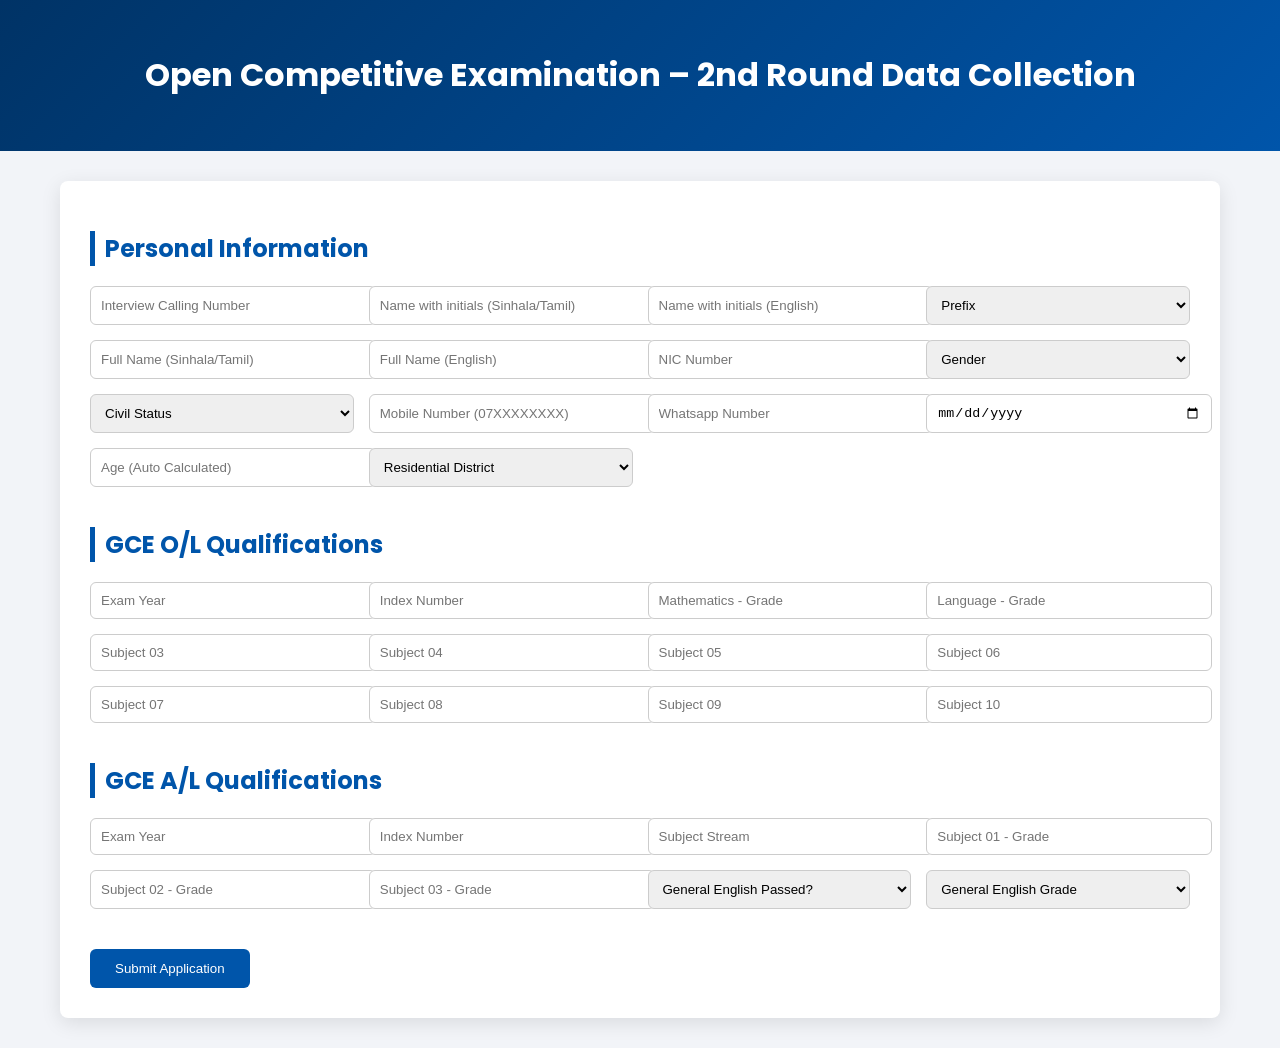
==== index.html @ 3ea982d5 "Add recruitment form and admin dashboard Add two new static pages: index.html provides a full recrui" ====
<!DOCTYPE html>
<html>
<head>
<meta charset="UTF-8">
<meta name="viewport" content="width=device-width, initial-scale=1.0">
<title>Recruitment Data Collection</title>

<link href="https://fonts.googleapis.com/css2?family=Poppins:wght@300;400;600&display=swap" rel="stylesheet">

<style>
body{font-family:Poppins;background:#f2f4f8;margin:0;}
.header{
background:linear-gradient(135deg,#003366,#0055aa);
color:white;text-align:center;padding:30px;
animation:fade 1s ease-in-out;}
.container{
max-width:1100px;margin:30px auto;
background:white;padding:30px;border-radius:8px;
box-shadow:0 5px 20px rgba(0,0,0,0.1);}
.section{margin-bottom:40px;}
.section h2{color:#0055aa;border-left:5px solid #0055aa;padding-left:10px;}
.grid{display:grid;grid-template-columns:repeat(auto-fit,minmax(250px,1fr));gap:15px;}
input,select,textarea{
padding:10px;border:1px solid #ccc;border-radius:6px;width:100%;}
button{
background:#0055aa;color:white;padding:12px 25px;
border:none;border-radius:6px;cursor:pointer;}
button:hover{background:#003366;}
.error{color:red;font-size:13px;}
.success{color:green;font-weight:600;}
@keyframes fade{from{opacity:0;}to{opacity:1;}}
</style>
</head>
<body>

<div class="header">
<h1>Open Competitive Examination – 2nd Round Data Collection</h1>
</div>

<div class="container">
<form id="form">

<!-- PERSONAL INFORMATION -->
<div class="section">
<h2>Personal Information</h2>
<div class="grid">

<input name="callingNumber" placeholder="Interview Calling Number" required>
<input name="nameSinhala" placeholder="Name with initials (Sinhala/Tamil)" required>
<input name="nameEnglish" placeholder="Name with initials (English)" required>

<select name="prefix" required>
<option value="">Prefix</option>
<option>Mr</option>
<option>Miss</option>
<option>Mrs</option>
</select>

<input name="fullNameSinhala" placeholder="Full Name (Sinhala/Tamil)" required>
<input name="fullNameEnglish" placeholder="Full Name (English)" required>
<input name="nic" id="nic" placeholder="NIC Number" required>
<select name="gender" required>
<option value="">Gender</option>
<option>Male</option>
<option>Female</option>
</select>

<select name="civilStatus" required>
<option value="">Civil Status</option>
<option>Unmarried</option>
<option>Married</option>
</select>

<input name="mobile" id="mobile" placeholder="Mobile Number (07XXXXXXXX)" required>
<input name="whatsapp" placeholder="Whatsapp Number">

<input type="date" name="birthday" id="birthday" required>
<input name="age" id="age" placeholder="Age (Auto Calculated)" readonly>

<select name="district" required>
<option value="">Residential District</option>
<option>Colombo</option>
<option>Gampaha</option>
<option>Kaluthara</option>
<option>Matale</option>
<option>Kandy</option>
<option>Nuwaraeliya</option>
<option>Galle</option>
<option>Matara</option>
<option>Hambanthota</option>
<option>Jaffna</option>
<option>Mannar</option>
<option>Mullaitivu</option>
<option>Vavuniya</option>
<option>Trincomalee</option>
<option>Batticaloa</option>
<option>Ampara</option>
<option>Puttalam</option>
<option>Kurunagala</option>
<option>Anuradhapura</option>
<option>Polonnaruwa</option>
<option>Badulla</option>
<option>Monaragala</option>
<option>Kegalle</option>
<option>Rathnapura</option>
<option>Kilinochchi</option>
</select>

</div>
</div>

<!-- O/L -->
<div class="section">
<h2>GCE O/L Qualifications</h2>
<div class="grid">
<input name="olYear" placeholder="Exam Year" required>
<input name="olIndex" placeholder="Index Number" required>
<input name="maths" placeholder="Mathematics - Grade" required>
<input name="language" placeholder="Language - Grade" required>
<input name="sub3" placeholder="Subject 03">
<input name="sub4" placeholder="Subject 04">
<input name="sub5" placeholder="Subject 05">
<input name="sub6" placeholder="Subject 06">
<input name="sub7" placeholder="Subject 07">
<input name="sub8" placeholder="Subject 08">
<input name="sub9" placeholder="Subject 09">
<input name="sub10" placeholder="Subject 10">
</div>
</div>

<!-- A/L -->
<div class="section">
<h2>GCE A/L Qualifications</h2>
<div class="grid">
<input name="alYear" placeholder="Exam Year" required>
<input name="alIndex" placeholder="Index Number" required>
<input name="stream" placeholder="Subject Stream" required>
<input name="alSub1" placeholder="Subject 01 - Grade" required>
<input name="alSub2" placeholder="Subject 02 - Grade" required>
<input name="alSub3" placeholder="Subject 03 - Grade" required>

<select name="generalEnglish" required>
<option value="">General English Passed?</option>
<option>Yes</option>
<option>No</option>
</select>

<select name="geGrade">
<option value="">General English Grade</option>
<option>A</option>
<option>B</option>
<option>C</option>
<option>S</option>
<option>F</option>
</select>
</div>
</div>

<button type="submit">Submit Application</button>
<div id="msg"></div>

</form>
</div>

<script>

// AGE AUTO CALCULATION
document.getElementById("birthday").addEventListener("change", function(){
let birth = new Date(this.value);
let today = new Date();
let age = today.getFullYear() - birth.getFullYear();
let m = today.getMonth() - birth.getMonth();
if(m < 0 || (m === 0 && today.getDate() < birth.getDate())) age--;
document.getElementById("age").value = age + " years";
});

// VALIDATION + SUBMIT
document.getElementById("form").addEventListener("submit", function(e){
e.preventDefault();

let nic = document.getElementById("nic").value;
let mobile = document.getElementById("mobile").value;

if(!/^([0-9]{9}[vVxX]|[0-9]{12})$/.test(nic)){
document.getElementById("msg").innerHTML="<p class='error'>Invalid NIC Number</p>";
return;
}

if(!/^07[0-9]{8}$/.test(mobile)){
document.getElementById("msg").innerHTML="<p class='error'>Invalid Mobile Number</p>";
return;
}

const data = Object.fromEntries(new FormData(this).entries());

fetch("https://script.google.com/macros/s/AKfycbzeP8s3LoyA0hDYSxSnGbSjKinr0_GI2k2QF6XblZlZUw9-siC1d5FW7KjLhAjFChqKxg/exec",{
method:"POST",
body:JSON.stringify(data)
})
.then(res=>res.text())
.then(()=>{
document.getElementById("msg").innerHTML="<p class='success'>Application Submitted Successfully</p>";
this.reset();
})
.catch(()=>{
document.getElementById("msg").innerHTML="<p class='error'>Submission Failed</p>";
});
});
</script>

</body>
</html>
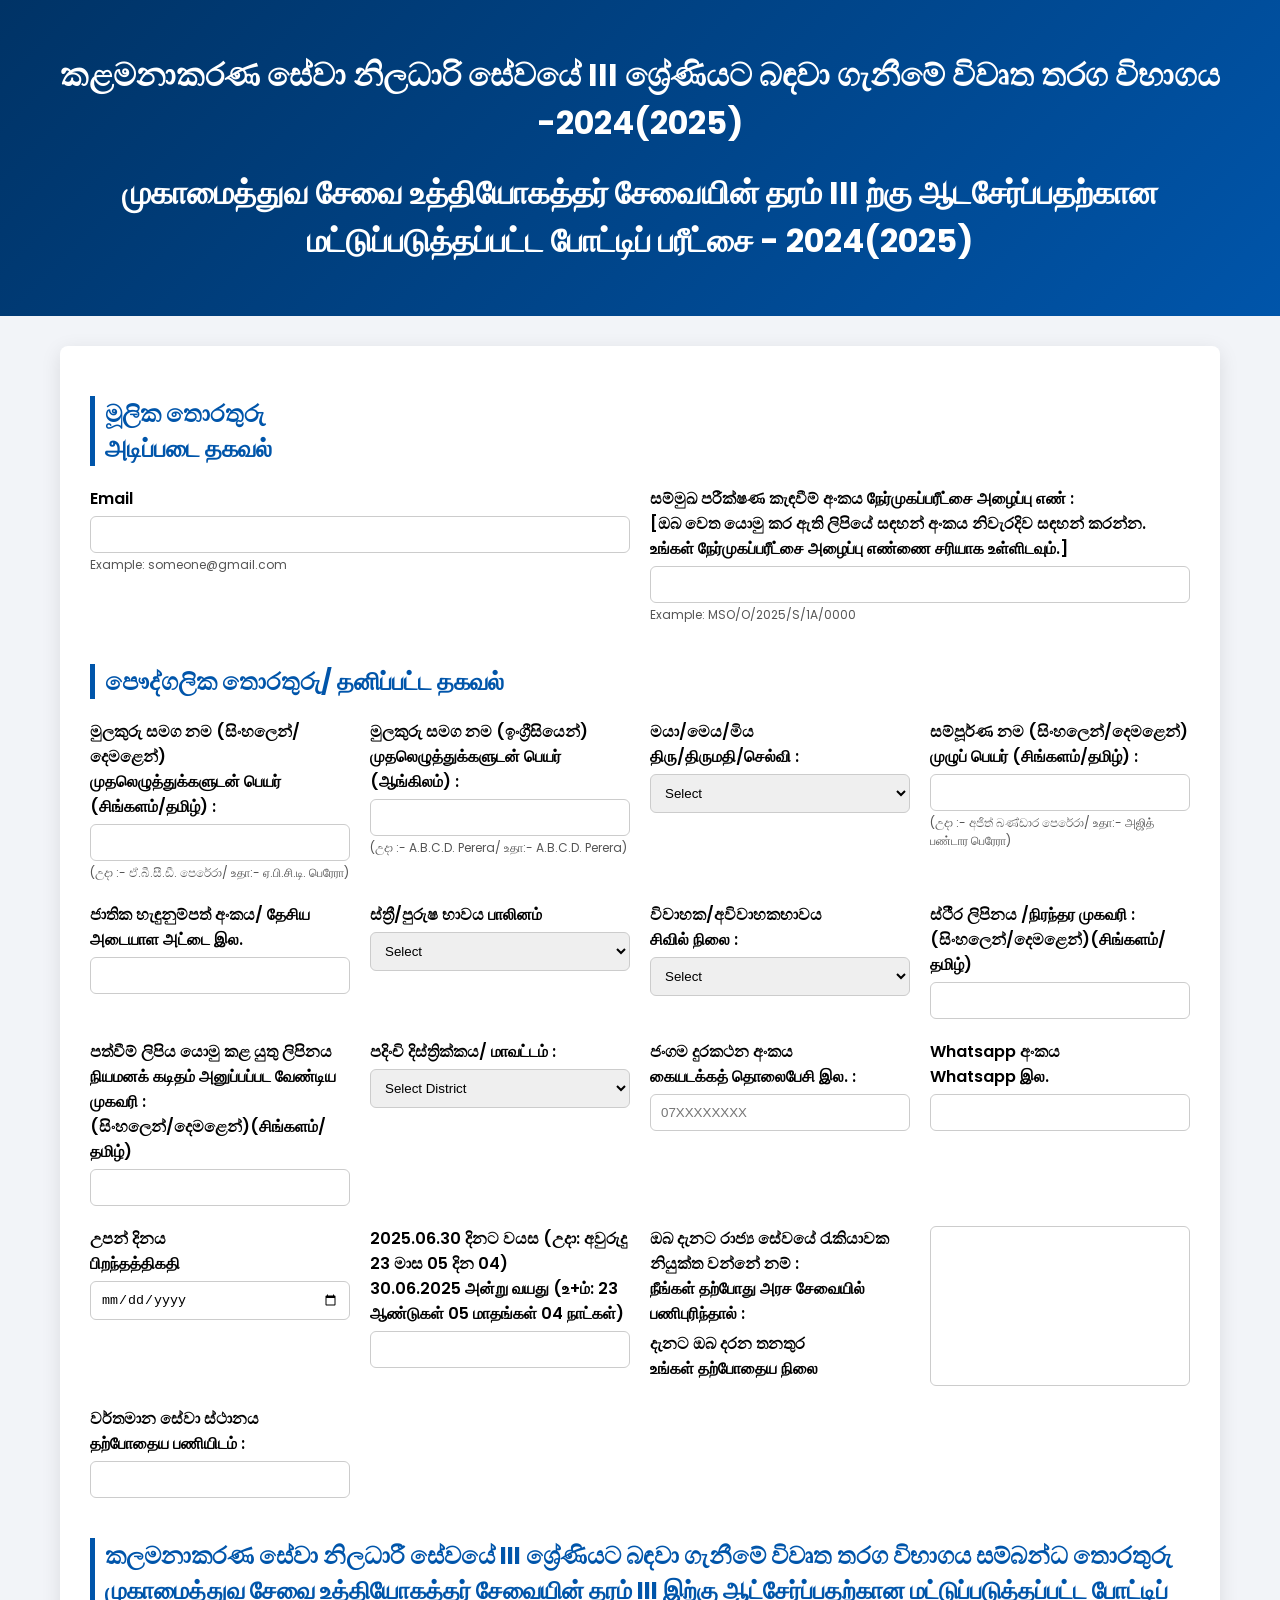
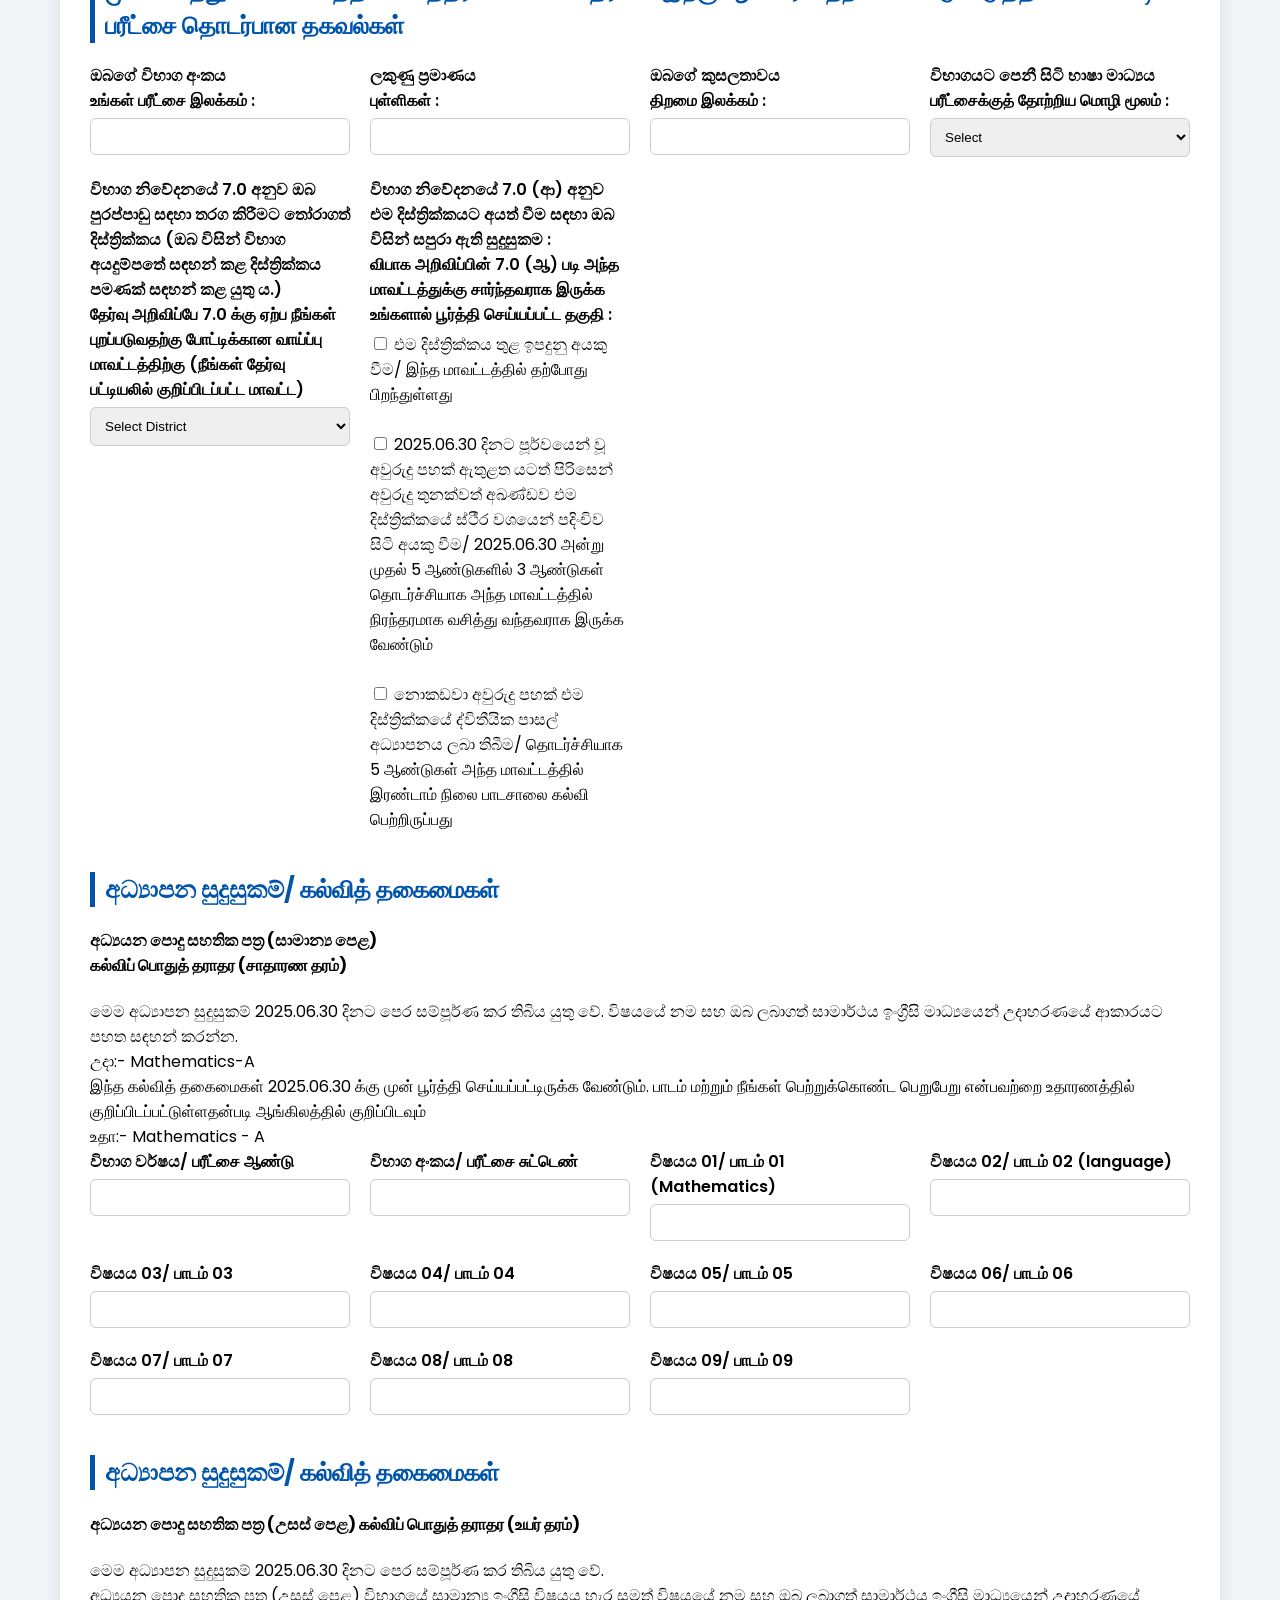
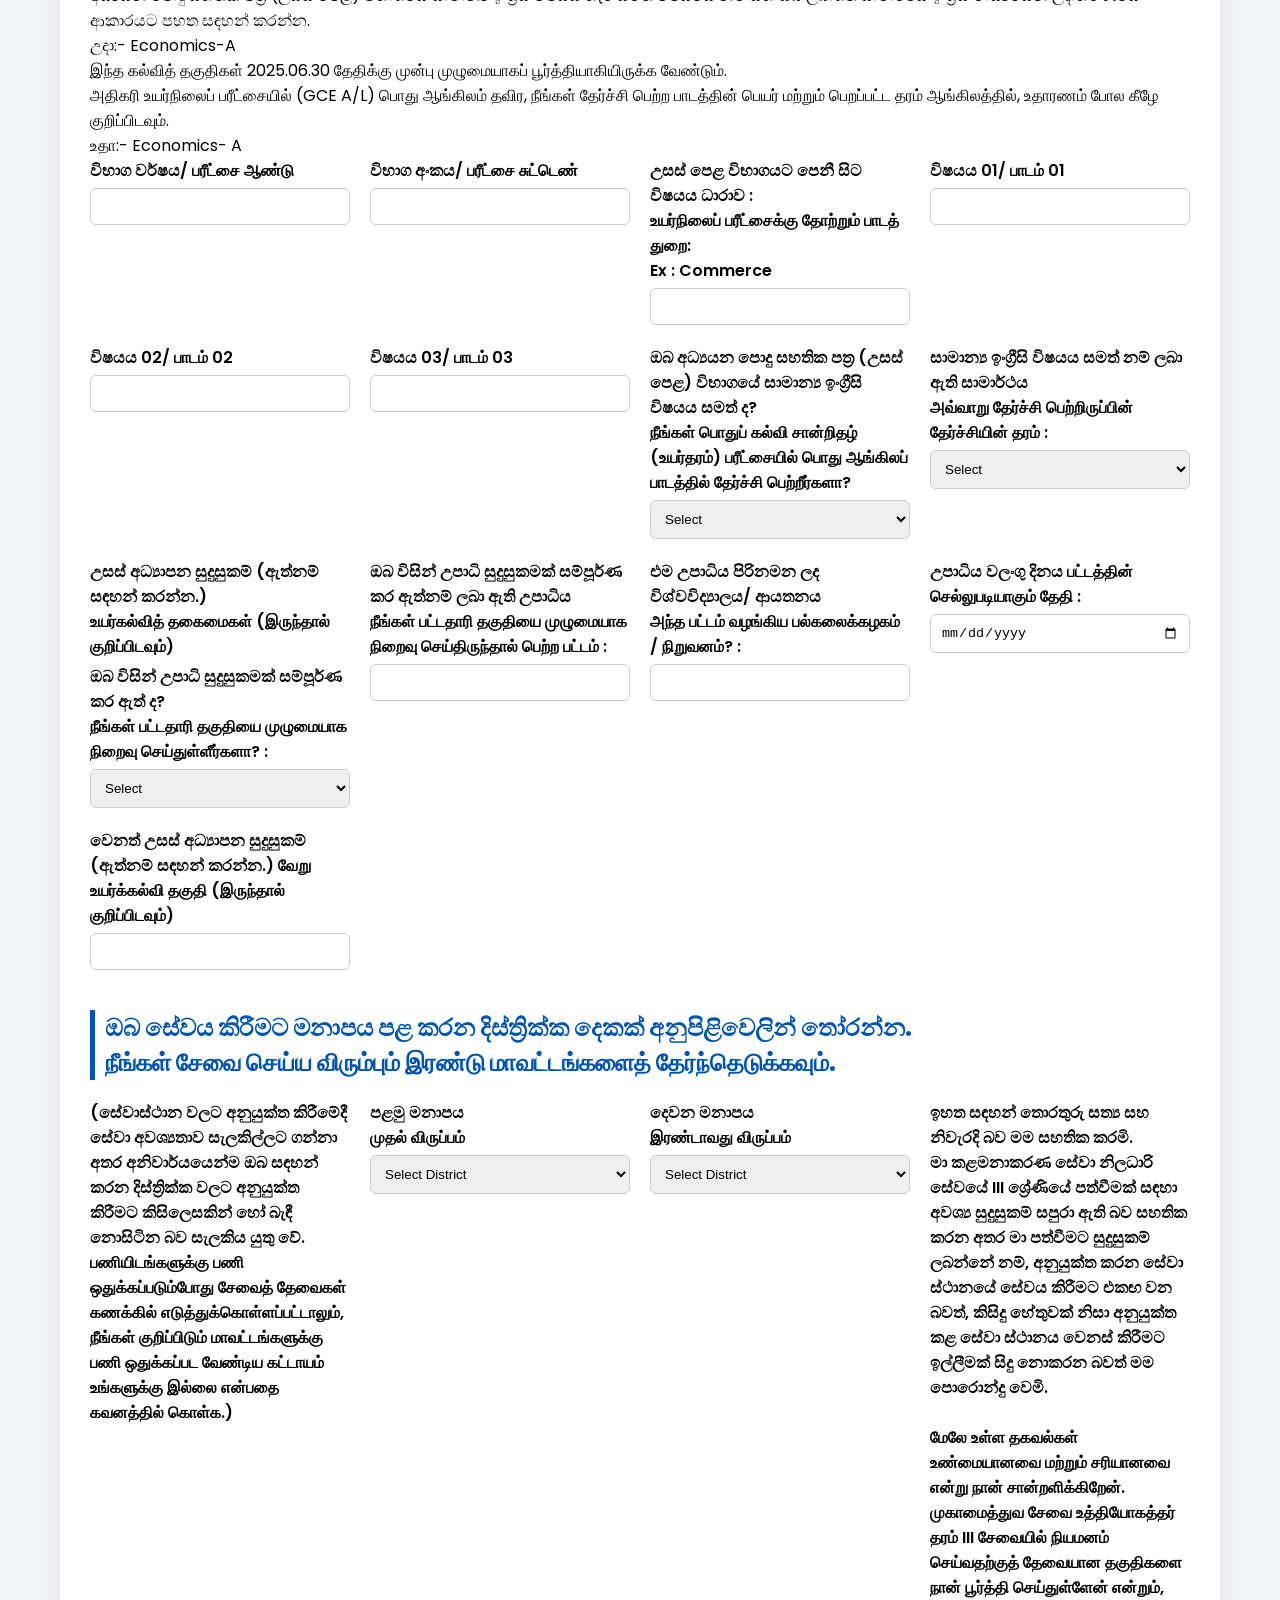
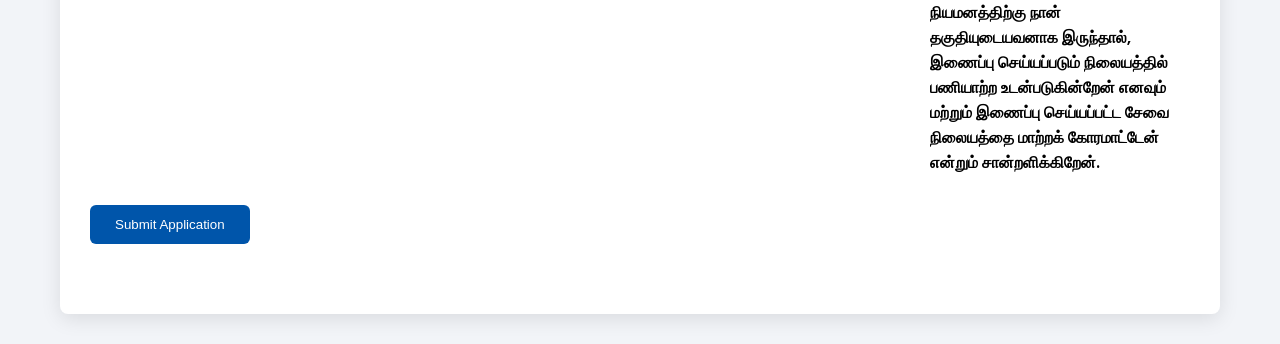
==== commit ae05c78f: "Add Sinhala/Tamil bilingual recruitment form Replace the English-only form with a bilingual (Sinhala" ====
--- a/index.html
+++ b/index.html
@@ -1,212 +1,536 @@
-<!DOCTYPE html>
+<!doctype html>
 <html>
+
 <head>
-<meta charset="UTF-8">
-<meta name="viewport" content="width=device-width, initial-scale=1.0">
-<title>Recruitment Data Collection</title>
-
-<link href="https://fonts.googleapis.com/css2?family=Poppins:wght@300;400;600&display=swap" rel="stylesheet">
-
-<style>
-body{font-family:Poppins;background:#f2f4f8;margin:0;}
-.header{
-background:linear-gradient(135deg,#003366,#0055aa);
-color:white;text-align:center;padding:30px;
-animation:fade 1s ease-in-out;}
-.container{
-max-width:1100px;margin:30px auto;
-background:white;padding:30px;border-radius:8px;
-box-shadow:0 5px 20px rgba(0,0,0,0.1);}
-.section{margin-bottom:40px;}
-.section h2{color:#0055aa;border-left:5px solid #0055aa;padding-left:10px;}
-.grid{display:grid;grid-template-columns:repeat(auto-fit,minmax(250px,1fr));gap:15px;}
-input,select,textarea{
-padding:10px;border:1px solid #ccc;border-radius:6px;width:100%;}
-button{
-background:#0055aa;color:white;padding:12px 25px;
-border:none;border-radius:6px;cursor:pointer;}
-button:hover{background:#003366;}
-.error{color:red;font-size:13px;}
-.success{color:green;font-weight:600;}
-@keyframes fade{from{opacity:0;}to{opacity:1;}}
-</style>
+    <meta charset="UTF-8" />
+    <meta name="viewport" content="width=device-width, initial-scale=1.0" />
+    <title>Recruitment Data Collection</title>
+
+    <link rel="stylesheet" href="styles.css" />
+    <link href="https://fonts.googleapis.com/css2?family=Poppins:wght@300;400;600&display=swap" rel="stylesheet" />
 </head>
+
 <body>
-
-<div class="header">
-<h1>Open Competitive Examination – 2nd Round Data Collection</h1>
-</div>
-
-<div class="container">
-<form id="form">
-
-<!-- PERSONAL INFORMATION -->
-<div class="section">
-<h2>Personal Information</h2>
-<div class="grid">
-
-<input name="callingNumber" placeholder="Interview Calling Number" required>
-<input name="nameSinhala" placeholder="Name with initials (Sinhala/Tamil)" required>
-<input name="nameEnglish" placeholder="Name with initials (English)" required>
-
-<select name="prefix" required>
-<option value="">Prefix</option>
-<option>Mr</option>
-<option>Miss</option>
-<option>Mrs</option>
-</select>
-
-<input name="fullNameSinhala" placeholder="Full Name (Sinhala/Tamil)" required>
-<input name="fullNameEnglish" placeholder="Full Name (English)" required>
-<input name="nic" id="nic" placeholder="NIC Number" required>
-<select name="gender" required>
-<option value="">Gender</option>
-<option>Male</option>
-<option>Female</option>
-</select>
-
-<select name="civilStatus" required>
-<option value="">Civil Status</option>
-<option>Unmarried</option>
-<option>Married</option>
-</select>
-
-<input name="mobile" id="mobile" placeholder="Mobile Number (07XXXXXXXX)" required>
-<input name="whatsapp" placeholder="Whatsapp Number">
-
-<input type="date" name="birthday" id="birthday" required>
-<input name="age" id="age" placeholder="Age (Auto Calculated)" readonly>
-
-<select name="district" required>
-<option value="">Residential District</option>
-<option>Colombo</option>
-<option>Gampaha</option>
-<option>Kaluthara</option>
-<option>Matale</option>
-<option>Kandy</option>
-<option>Nuwaraeliya</option>
-<option>Galle</option>
-<option>Matara</option>
-<option>Hambanthota</option>
-<option>Jaffna</option>
-<option>Mannar</option>
-<option>Mullaitivu</option>
-<option>Vavuniya</option>
-<option>Trincomalee</option>
-<option>Batticaloa</option>
-<option>Ampara</option>
-<option>Puttalam</option>
-<option>Kurunagala</option>
-<option>Anuradhapura</option>
-<option>Polonnaruwa</option>
-<option>Badulla</option>
-<option>Monaragala</option>
-<option>Kegalle</option>
-<option>Rathnapura</option>
-<option>Kilinochchi</option>
-</select>
-
-</div>
-</div>
-
-<!-- O/L -->
-<div class="section">
-<h2>GCE O/L Qualifications</h2>
-<div class="grid">
-<input name="olYear" placeholder="Exam Year" required>
-<input name="olIndex" placeholder="Index Number" required>
-<input name="maths" placeholder="Mathematics - Grade" required>
-<input name="language" placeholder="Language - Grade" required>
-<input name="sub3" placeholder="Subject 03">
-<input name="sub4" placeholder="Subject 04">
-<input name="sub5" placeholder="Subject 05">
-<input name="sub6" placeholder="Subject 06">
-<input name="sub7" placeholder="Subject 07">
-<input name="sub8" placeholder="Subject 08">
-<input name="sub9" placeholder="Subject 09">
-<input name="sub10" placeholder="Subject 10">
-</div>
-</div>
-
-<!-- A/L -->
-<div class="section">
-<h2>GCE A/L Qualifications</h2>
-<div class="grid">
-<input name="alYear" placeholder="Exam Year" required>
-<input name="alIndex" placeholder="Index Number" required>
-<input name="stream" placeholder="Subject Stream" required>
-<input name="alSub1" placeholder="Subject 01 - Grade" required>
-<input name="alSub2" placeholder="Subject 02 - Grade" required>
-<input name="alSub3" placeholder="Subject 03 - Grade" required>
-
-<select name="generalEnglish" required>
-<option value="">General English Passed?</option>
-<option>Yes</option>
-<option>No</option>
-</select>
-
-<select name="geGrade">
-<option value="">General English Grade</option>
-<option>A</option>
-<option>B</option>
-<option>C</option>
-<option>S</option>
-<option>F</option>
-</select>
-</div>
-</div>
-
-<button type="submit">Submit Application</button>
-<div id="msg"></div>
-
-</form>
-</div>
-
-<script>
-
-// AGE AUTO CALCULATION
-document.getElementById("birthday").addEventListener("change", function(){
-let birth = new Date(this.value);
-let today = new Date();
-let age = today.getFullYear() - birth.getFullYear();
-let m = today.getMonth() - birth.getMonth();
-if(m < 0 || (m === 0 && today.getDate() < birth.getDate())) age--;
-document.getElementById("age").value = age + " years";
-});
-
-// VALIDATION + SUBMIT
-document.getElementById("form").addEventListener("submit", function(e){
-e.preventDefault();
-
-let nic = document.getElementById("nic").value;
-let mobile = document.getElementById("mobile").value;
-
-if(!/^([0-9]{9}[vVxX]|[0-9]{12})$/.test(nic)){
-document.getElementById("msg").innerHTML="<p class='error'>Invalid NIC Number</p>";
-return;
-}
-
-if(!/^07[0-9]{8}$/.test(mobile)){
-document.getElementById("msg").innerHTML="<p class='error'>Invalid Mobile Number</p>";
-return;
-}
-
-const data = Object.fromEntries(new FormData(this).entries());
-
-fetch("https://script.google.com/macros/s/AKfycbzeP8s3LoyA0hDYSxSnGbSjKinr0_GI2k2QF6XblZlZUw9-siC1d5FW7KjLhAjFChqKxg/exec",{
-method:"POST",
-body:JSON.stringify(data)
-})
-.then(res=>res.text())
-.then(()=>{
-document.getElementById("msg").innerHTML="<p class='success'>Application Submitted Successfully</p>";
-this.reset();
-})
-.catch(()=>{
-document.getElementById("msg").innerHTML="<p class='error'>Submission Failed</p>";
-});
-});
-</script>
-
+    <div class="header">
+        <h1>
+            කළමනාකරණ සේවා නිලධාරි සේවයේ III ශ්‍රේණියට බඳවා ගැනීමේ විවෘත තරග විභාගය
+            -2024(2025)
+        </h1>
+        <h1>
+            முகாமைத்துவ சேவை உத்தியோகத்தர் சேவையின் தரம் III ற்கு ஆடசேர்ப்பதற்கான
+            மட்டுப்படுத்தப்பட்ட போட்டிப் பரீட்சை - 2024(2025)
+        </h1>
+    </div>
+
+    <div class="container">
+        <form id="form">
+            <!--Instruction-->
+            <div class="section">
+                <h2>මූලික තොරතුරු<br>அடிப்படை தகவல்</h2>
+                <div class="grid">
+                    <div class="field">
+                        <label>Email</label>
+                        <input name="email" required />
+                        <small>Example: someone@gmail.com</small>
+                    </div>
+                    <div class="field">
+                        <label>සම්මුඛ පරීක්ෂණ කැඳවීම් අංකය நேர்முகப்பரீட்சை அழைப்பு எண் :
+                            <br />
+                            [ඔබ වෙත යොමු කර ඇති ලිපියේ සඳහන් අංකය නිවැරදිව සඳහන් කරන්න.
+                            உங்கள் நேர்முகப்பரீட்சை அழைப்பு எண்ணை சரியாக உள்ளிடவும்.]
+                        </label>
+                        <input name="callingNumber" required />
+                        <small>Example: MSO/O/2025/S/1A/0000</small>
+                    </div>
+                </div>
+            </div>
+
+            <!-- PERSONAL INFORMATION -->
+            <div class="section">
+                <h2>පෞද්ගලික තොරතුරු/ தனிப்பட்ட தகவல்</h2>
+
+                <div class="grid">
+                    <div class="field">
+                        <label>මුලකුරු සමග නම (සිංහලෙන්/දෙමළෙන්) <br />முதலெழுத்துக்களுடன்
+                            பெயர் (சிங்களம்/தமிழ்) :
+                        </label>
+                        <input name="nameSinhala" required />
+                        <small>(උදා :- ඒ.බී.සී.ඩී. පෙරේරා/ உதா:- ஏ.பி.சி.டி. பெரேரா)</small>
+                    </div>
+
+                    <div class="field">
+                        <label>මුලකුරු සමග නම (ඉංග්‍රීසියෙන්) <br />முதலெழுத்துக்களுடன் பெயர்
+                            (ஆங்கிலம்) :</label>
+                        <input name="nameEnglish" required />
+                        <small>(උදා :- A.B.C.D. Perera/ உதா:- A.B.C.D. Perera)</small>
+                    </div>
+
+                    <div class="field">
+                        <label>මයා/මෙය/මිය <br />திரு/திருமதி/செல்வி :</label>
+                        <select name="prefix" required>
+                            <option value="">Select</option>
+                            <option>මයා/ திரு</option>
+                            <option>මෙය/ செல்வி</option>
+                            <option>මිය/ திருமதி</option>
+                        </select>
+                    </div>
+
+                    <div class="field">
+                        <label>සම්පූර්ණ නම (සිංහලෙන්/දෙමළෙන්)<br />முழுப் பெயர்
+                            (சிங்களம்/தமிழ்) :
+                        </label>
+                        <input name="fullNameSinhala" required />
+                        <small>(උදා :- අජිත් බණ්ඩාර පෙරේරා/ உதா:- அஜித் பண்டார பெரேரா)</small>
+                    </div>
+
+                    <div class="field">
+                        <label>ජාතික හැඳුනුම්පත් අංකය/ தேசிய அடையாள அட்டை இல.</label>
+                        <input name="nic" id="nic" required />
+                    </div>
+
+                    <div class="field">
+                        <label>ස්ත්‍රී/පුරුෂ භාවය பாலினம்</label>
+                        <select name="gender" required>
+                            <option value="">Select</option>
+                            <option>පුරුෂ/ஆண்</option>
+                            <option>ස්ත්‍රී/பெண்</option>
+                        </select>
+                    </div>
+
+                    <div class="field">
+                        <label>විවාහක/අවිවාහකභාවය <br />சிவில் நிலை :</label>
+                        <select name="civilStatus" required>
+                            <option value="">Select</option>
+                            <option>අවිවාහක/திருமணமாகாதவர்</option>
+                            <option>විවාහක/திருமணமானவர்</option>
+                        </select>
+                    </div>
+
+                    <div class="field">
+                        <label>ස්ථීර ලිපිනය /நிரந்தர முகவரி :
+                            <br />(සිංහලෙන්/දෙමළෙන්)(சிங்களம்/தமிழ்)</label>
+                        <input name="PermanantAddress" required />
+                    </div>
+
+                    <div class="field">
+                        <label>පත්වීම් ලිපිය යොමු කළ යුතු ලිපිනය <br />
+                            நியமனக் கடிதம் அனுப்பப்பட வேண்டிய முகவரி :
+                            <br />(සිංහලෙන්/දෙමළෙන්)(சிங்களம்/தமிழ்)</label>
+                        <input name="AppointmentSendAddress" required />
+                    </div>
+
+                    <div class="field">
+                        <label>පදිංචි දිස්ත්‍රික්කය/ மாவட்டம் :</label>
+                        <select name="ResidentialDistrict" required>
+                            <option value="">Select District</option>
+                            <option>කොළඹ / கொழும்பு</option>
+                            <option>ගාම්පහ / காம்பா</option>
+                            <option>කළුතර / களுத்தாரா</option>
+                            <option>මාතලේ / மாத்தளை</option>
+                            <option>නුවර / கண்டி</option>
+                            <option>නුවරඑලිය / நுவரெலியா</option>
+                            <option>ගාල්ල / கள்ளி</option>
+                            <option>මාතර / மாத்தளை</option>
+                            <option>හම්බන්තොට / ஹம்பந்தோட்டு</option>
+                            <option>යාපනය / யாபனை</option>
+                            <option>මන්නාරම / மன்னாரம்</option>
+                            <option>මු‍ලතිව් / முல்லைத்திவு</option>
+                            <option>වවුනියා / வாவுனியா</option>
+                            <option>ත්‍රිකුණාමලය / திரின்கோமலீ</option>
+                            <option>මඩකලපුව / பட்டிகாலா</option>
+                            <option>අම්පාර / அம்பாரா</option>
+                            <option>පුත්තලම / புத்தாலம்</option>
+                            <option>කුරුණෑගල / குருநாகலா</option>
+                            <option>අනුරාධපුර / அனுராதபுரம்</option>
+                            <option>පොලොන්නරුව / பொல்லன்னறுவ</option>
+                            <option>බදුල්ල / பதுல்லை</option>
+                            <option>මොණරාගල / மோனாரகாலா</option>
+                            <option>කෑගල්ල / கேகல்லை</option>
+                            <option>රත්නපුර / ரத்தினபுரம்</option>
+                            <option>කිලිනොච්චිය / கிளினோச்சி</option>
+                        </select>
+                    </div>
+
+                    <div class="field">
+                        <label>ජංගම දුරකථන අංකය <br />
+                            கையடக்கத் தொலைபேசி இல. :</label>
+                        <input name="mobile" id="mobile" placeholder="07XXXXXXXX" required />
+                    </div>
+
+                    <div class="field">
+                        <label>Whatsapp අංකය <br />
+                            Whatsapp இல.
+                        </label>
+                        <input name="whatsapp" />
+                    </div>
+
+                    <div class="field">
+                        <label>උපන් දිනය <br />பிறந்தத்திகதி </label>
+                        <input type="date" name="birthday" id="birthday" required />
+                    </div>
+
+                    <div class="field">
+                        <label>2025.06.30 දිනට වයස (උදා: අවුරුදු 23 මාස 05 දින 04) <br />
+                            30.06.2025 அன்று வயது (உ+ம்: 23 ஆண்டுகள் 05 மாதங்கள் 04
+                            நாட்கள்)</label>
+                        <input name="age" id="age" readonly />
+                    </div>
+
+                    <div class="field">
+                        <label>ඔබ දැනට රාජ්‍ය සේවයේ රැකියාවක නියුක්ත වන්නේ නම් :<br>
+                            நீங்கள் தற்போது அரச சேவையில் பணிபுரிந்தால் :</label>
+                        <label>දැනට ඔබ දරන තනතුර<br>
+                            உங்கள் தற்போதைய நிலை
+                    </div>
+                    <input name="CurrentPosition" />
+
+                    <div class="field">
+                        <label>වර්තමාන සේවා ස්ථානය <br>
+                            தற்போதைய பணியிடம் :</label>
+                        <input name="WorkPlace" />
+                    </div>
+                </div>
+            </div>
+
+            <!--Exam result details-->
+            <div class="section">
+                <h2>කලමනාකරණ සේවා නිලධාරී සේවයේ III ශ්‍රේණියට බඳවා ගැනීමේ විවෘත තරග විභාගය සම්බන්ධ තොරතුරු
+                    <br>முகாமைத்துவ சேவை உத்தியோகத்தர் சேவையின் தரம் III இற்கு ஆட்சேர்ப்பதற்கான மட்டுப்படுத்தப்பட்ட
+                    போட்டிப் பரீட்சை தொடர்பான தகவல்கள்
+                </h2>
+                <div class="grid">
+                    <div class="field">
+                        <label>ඔබගේ විභාග අංකය <br> உங்கள் பரீட்சை இலக்கம் :</label>
+                        <input name="MSOExamAddmissionNumber" required />
+                    </div>
+
+                    <div class="field">
+                        <label>ලකුණු ප්‍රමාණය <br>
+                            புள்ளிகள் :</label>
+                        <input name="MSOExamMarks" required />
+                    </div>
+
+                    <div class="field">
+                        <label>ඔබගේ කුසලතාවය <br>
+                            திறமை இலக்கம் :
+                        </label>
+                        <input name="MSOExamRank" required />
+                    </div>
+
+                    <div class="field">
+                        <label>විභාගයට පෙනී සිටි භාෂා මාධ්‍යය <br> பரீட்சைக்குத் தோற்றிய மொழி மூலம் : </label>
+                        <select name="MSOExamMedium" required>
+                            <option value="">Select</option>
+                            <option>සිංහල/ சிங்களம்</option>
+                            <option>දෙමළ/ தமிழ்</option>
+                            <option>ඉංග්‍රීසි/ ஆங்கிலம்</option>
+                        </select>
+                    </div>
+
+                    <div class="field">
+                        <label>විභාග නිවේදනයේ 7.0 අනුව ඔබ පුරප්පාඩු සඳහා තරග කිරීමට තෝරාගත් දිස්ත්‍රික්කය (ඔබ විසින්
+                            විභාග අයදුම්පතේ සඳහන් කළ දිස්ත්‍රික්කය පමණක් සඳහන් කළ යුතු ය.)
+                            <br>தேர்வு அறிவிப்பே 7.0 க்கு ஏற்ப நீங்கள் புறப்படுவதற்கு போட்டிக்கான வாய்ப்பு
+                            மாவட்டத்திற்கு (நீங்கள் தேர்வு பட்டியலில் குறிப்பிடப்பட்ட மாவட்ட)</label>
+                        <select name="ExamDistrict" required>
+                            <option value="">Select District</option>
+                            <option>කොළඹ / கொழும்பு</option>
+                            <option>ගාම්පහ / காம்பா</option>
+                            <option>කළුතර / களுத்தாரா</option>
+                            <option>මාතලේ / மாத்தளை</option>
+                            <option>නුවර / கண்டி</option>
+                            <option>නුවරඑලිය / நுவரெலியா</option>
+                            <option>ගාල්ල / கள்ளி</option>
+                            <option>මාතර / மாத்தளை</option>
+                            <option>හම්බන්තොට / ஹம்பந்தோட்டு</option>
+                            <option>යාපනය / யாபனை</option>
+                            <option>මන්නාරම / மன்னாரம்</option>
+                            <option>මු‍ලතිව් / முல்லைத்திவு</option>
+                            <option>වවුනියා / வாவுனியா</option>
+                            <option>ත්‍රිකුණාමලය / திரின்கோமலீ</option>
+                            <option>මඩකලපුව / பட்டிகாலா</option>
+                            <option>අම්පාර / அம்பாரா</option>
+                            <option>පුත්තලම / புத்தாலம்</option>
+                            <option>කුරුණෑගල / குருநாகலா</option>
+                            <option>අනුරාධපුර / அனுராதபுரம்</option>
+                            <option>පොලොන්නරුව / பொல்லன்னறுவ</option>
+                            <option>බදුල්ල / பதுல்லை</option>
+                            <option>මොණරාගල / மோனாரகாலா</option>
+                            <option>කෑගල්ල / கேகல்லை</option>
+                            <option>රත්නපුර / ரத்தினபுரம்</option>
+                            <option>කිලිනොච්චිය / கிளினோச்சி</option>
+                        </select>
+                    </div>
+
+                    <div class="field">
+                        <label>විභාග නිවේදනයේ 7.0 (ආ) අනුව එම දිස්ත්‍රික්කයට අයත් වීම සඳහා ඔබ විසින් සපුරා ඇති සුදුසුකම
+                            :
+                            <br>விபாக அறிவிப்பின் 7.0 (ஆ) படி அந்த மாவட்டத்துக்கு சார்ந்தவராக இருக்க உங்களால் பூர்த்தி
+                            செய்யப்பட்ட தகுதி :</label>
+                        <div><input type="checkbox" name="SelectedDistricts" value="ByBirth" /> එම දිස්ත්‍රික්කය තුළ
+                            ඉපදුනු අයකු වීම/ இந்த மாவட்டத்தில் தற்போது பிறந்துள்ளது</div>
+                        <br>
+                        <div><input type="checkbox" name="SelectedDistricts" value="PermanentResidence" /> 2025.06.30
+                            දිනට පූර්වයෙන් වූ අවුරුදු පහක් ඇතුළත යටත් පිරිසෙන් අවුරුදු තුනක්වත් අඛණ්ඩව එම දිස්ත්‍රික්කයේ
+                            ස්ථීර වශයෙන් පදිංචිව සිටි අයකු වීම/ 2025.06.30 அன்று முதல் 5 ஆண்டுகளில் 3 ஆண்டுகள்
+                            தொடர்ச்சியாக அந்த மாவட்டத்தில் நிரந்தரமாக வசித்து வந்தவராக இருக்க வேண்டும்</div> <br>
+                        <div><input type="checkbox" name="SelectedDistricts" value="SecondaryEducation" /> නොකඩවා
+                            අවුරුදු පහක් එම දිස්ත්‍රික්කයේ ද්විතීයික පාසල් අධ්‍යාපනය ලබා තිබීම/ தொடர்ச்சியாக 5 ஆண்டுகள்
+                            அந்த மாவட்டத்தில் இரண்டாம் நிலை பாடசாலை கல்வி பெற்றிருப்பது</div>
+                    </div>
+                </div>
+            </div>
+
+            <!-- O/L -->
+            <div class="section">
+                <h2>අධ්‍යාපන සුදුසුකම්/ கல்வித் தகைமைகள்</h2>
+                <h4>අධ්‍යයන පොදු සහතික පත්‍ර (සාමාන්‍ය පෙළ)
+                    <br>கல்விப் பொதுத் தராதர (சாதாரண தரம்)
+                </h4>
+                මෙම අධ්‍යාපන සුදුසුකම් 2025.06.30 දිනට පෙර සම්පූර්ණ කර තිබිය යුතු වේ.
+                විෂයයේ නම සහ ඔබ ලබාගත් සාමාර්ථය ඉංග්‍රීසි මාධ්‍යයෙන් උදාහරණයේ ආකාරයට පහත සඳහන් කරන්න.
+                <br>උදා:- Mathematics-A
+                <br>இந்த கல்வித் தகைமைகள் 2025.06.30 க்கு முன் பூர்த்தி செய்யப்பட்டிருக்க வேண்டும்.
+                பாடம் மற்றும் நீங்கள் பெற்றுக்கொண்ட பெறுபேறு என்பவற்றை உதாரணத்தில் குறிப்பிடப்பட்டுள்ளதன்படி
+                ஆங்கிலத்தில் குறிப்பிடவும் <br>உதா:- Mathematics - A
+                <br>
+                <div class="grid">
+                    <div class="field">
+                        <label>විභාග වර්ෂය/ பரீட்சை ஆண்டு</label><input name="olYear" required />
+                    </div>
+                    <div class="field">
+                        <label>විභාග අංකය/ பரீட்சை சுட்டெண்</label><input name="olIndex" required />
+                    </div>
+                    <div class="field">
+                        <label>විෂයය 01/ பாடம் 01 (Mathematics)</label><input name="maths" required />
+                    </div>
+                    <div class="field">
+                        <label>විෂයය 02/ பாடம் 02 (language)</label><input name="language" required />
+                    </div>
+
+                    <div class="field">
+                        <label>විෂයය 03/ பாடம் 03</label><input name="sub3" />
+                    </div>
+                    <div class="field">
+                        <label>විෂයය 04/ பாடம் 04</label><input name="sub4" />
+                    </div>
+                    <div class="field">
+                        <label>විෂයය 05/ பாடம் 05</label><input name="sub5" />
+                    </div>
+                    <div class="field">
+                        <label>විෂයය 06/ பாடம் 06</label><input name="sub6" />
+                    </div>
+                    <div class="field">
+                        <label>විෂයය 07/ பாடம் 07</label><input name="sub7" />
+                    </div>
+                    <div class="field">
+                        <label>විෂයය 08/ பாடம் 08</label><input name="sub8" />
+                    </div>
+                    <div class="field">
+                        <label>විෂයය 09/ பாடம் 09</label><input name="sub9" />
+                    </div>
+                </div>
+            </div>
+
+            <!-- A/L -->
+            <div class="section">
+                <h2>අධ්‍යාපන සුදුසුකම්/ கல்வித் தகைமைகள்</h2>
+                <h4>අධ්‍යයන පොදු සහතික පත්‍ර (උසස් පෙළ)
+                    கல்விப் பொதுத் தராதர (உயர் தரம்)</h4>
+                මෙම අධ්‍යාපන සුදුසුකම් 2025.06.30 දිනට පෙර සම්පූර්ණ කර තිබිය යුතු වේ.
+                <br> අධ්‍යයන පොදු සහතික පත්‍ර (උසස් පෙළ) විභාගයේ සාමාන්‍ය ඉංග්‍රීසි විෂයය හැර සමත් විෂයයේ නම සහ ඔබ
+                ලබාගත් සාමාර්ථය ඉංග්‍රීසි මාධ්‍යයෙන් උදාහරණයේ ආකාරයට පහත සඳහන් කරන්න.
+                <br> උදා:- Economics-A
+                <br> இந்த கல்வித் தகுதிகள் 2025.06.30 தேதிக்கு முன்பு முழுமையாகப் பூர்த்தியாகியிருக்க வேண்டும்.
+                <br>அதிகரி உயர்நிலைப் பரீட்சையில் (GCE A/L) பொது ஆங்கிலம் தவிர, நீங்கள் தேர்ச்சி பெற்ற பாடத்தின் பெயர்
+                மற்றும் பெறப்பட்ட தரம் ஆங்கிலத்தில், உதாரணம் போல கீழே குறிப்பிடவும்.
+                <br>உதா:- Economics- A
+
+
+                <div class="grid">
+                    <div class="field">
+                        <label>විභාග වර්ෂය/ பரீட்சை ஆண்டு</label><input name="alYear" required />
+                    </div>
+                    <div class="field">
+                        <label>විභාග අංකය/ பரீட்சை சுட்டெண்</label><input name="alIndex" required />
+                    </div>
+                    <div class="field">
+                        <label>උසස් පෙළ විභාගයට පෙනී සිට විෂයය ධාරාව :
+                            <br>உயர்நிலைப் பரீட்சைக்கு தோற்றும் பாடத் துறை:
+                            <br>Ex : Commerce</label><input name="stream" required />
+                    </div>
+
+                    <div class="field">
+                        <label>විෂයය 01/ பாடம் 01</label><input name="alSub1" required />
+                    </div>
+                    <div class="field">
+                        <label>විෂයය 02/ பாடம் 02</label><input name="alSub2" required />
+                    </div>
+                    <div class="field">
+                        <label>විෂයය 03/ பாடம் 03</label><input name="alSub3" required />
+                    </div>
+
+                    <div class="field">
+                        <label>ඔබ අධ්‍යයන පොදු සහතික පත්‍ර (උසස් පෙළ) විභාගයේ සාමාන්‍ය ඉංග්‍රීසි විෂයය සමත් ද? <br>
+                            நீங்கள் பொதுப் கல்வி சான்றிதழ் (உயர்தரம்) பரீட்சையில் பொது ஆங்கிலப் பாடத்தில் தேர்ச்சி
+                            பெற்றீர்களா? </label>
+                        <select name="generalEnglish" required>
+                            <option value="">Select</option>
+                            <option>ඔව්/ஆம்</option>
+                            <option>නැත/இல்லை</option>
+                        </select>
+                    </div>
+
+                    <div class="field">
+                        <label>සාමාන්‍ය ඉංග්‍රීසි විෂයය සමත් නම් ලබා ඇති සාමාර්ථය <br> அவ்வாறு தேர்ச்சி பெற்றிருப்பின்
+                            தேர்ச்சியின் தரம் :</label>
+                        <select name="geGrade">
+                            <option value="">Select</option>
+                            <option>A</option>
+                            <option>B</option>
+                            <option>C</option>
+                            <option>S</option>
+                        </select>
+                    </div>
+
+                    <div class="field">
+                        <label>උසස් අධ්‍යාපන සුදුසුකම් (ඇත්නම් සඳහන් කරන්න.)
+                            <br> உயர்கல்வித் தகைமைகள் (இருந்தால் குறிப்பிடவும்) </label>
+                        <label> ඔබ විසින් උපාධි සුදුසුකමක් සම්පූර්ණ කර ඇත් ද? <br> நீங்கள் பட்டதாரி தகுதியை முழுமையாக
+                            நிறைவு செய்துள்ளீர்களா? :</label>
+                        <select name="degreeQualification" required>
+                            <option value="">Select</option>
+                            <option>ඔව්/ஆம்</option>
+                            <option>නැත/இல்லை</option>
+                        </select>
+                    </div>
+                    <div class="field">
+                        <label>ඔබ විසින් උපාධි සුදුසුකමක් සම්පූර්ණ කර ඇත්නම් ලබා ඇති උපාධිය <br> நீங்கள் பட்டதாரி
+                            தகுதியை முழுமையாக நிறைவு செய்திருந்தால் பெற்ற பட்டம் :</label>
+                        <input name="degree" />
+                    </div>
+                    <div class="field">
+                        <label>එම උපාධිය පිරිනමන ලද විශ්වවිද්‍යාලය/ ආයතනය <br>
+                            அந்த பட்டம் வழங்கிய பல்கலைக்கழகம் / நிறுவனம்? :</label>
+                        <input name="degreeUniversity" />
+                    </div>
+                    <div class="field">
+                        <label>උපාධිය වලංගු දිනය <r> பட்டத்தின் செல்லுபடியாகும் தேதி : </label>
+                        <input name="degreeYear" type="date" />
+                    </div>
+                    <div class="field">
+                        <label>වෙනත් උසස් අධ්‍යාපන සුදුසුකම් (ඇත්නම් සඳහන් කරන්න.)
+                            வேறு உயர்க்கல்வி தகுதி (இருந்தால் குறிப்பிடவும்)</label>
+                        <input name="otherDegreeQualification" />
+                    </div>
+
+                </div>
+            </div>
+
+            <div class="section">
+                <h2>ඔබ සේවය කිරීමට මනාපය පළ කරන දිස්ත්‍රික්ක දෙකක් අනුපිළිවෙලින් තෝරන්න.<br>
+                    நீங்கள் சேவை செய்ய விரும்பும் இரண்டு மாவட்டங்களைத் தேர்ந்தெடுக்கவும்.</h2>
+                <div class="grid">
+                    <div class="field">
+                        <label>
+                            (සේවාස්ථාන වලට අනුයුක්ත කිරීමේදී සේවා අවශ්‍යතාව සැලකිල්ලට ගන්නා අතර අනිවාර්යයෙන්ම ඔබ සඳහන්
+                            කරන දිස්ත්‍රික්ක වලට අනුයුක්ත කිරීමට කිසිලෙසකින් හෝ බැඳී නොසිටින බව සැලකිය
+                            යුතු වේ. பணியிடங்களுக்கு பணி ஒதுக்கப்படும்போது சேவைத் தேவைகள்
+                            கணக்கில் எடுத்துக்கொள்ளப்பட்டாலும், நீங்கள் குறிப்பிடும் மாவட்டங்களுக்கு
+                            பணி ஒதுக்கப்பட வேண்டிய கட்டாயம் உங்களுக்கு இல்லை என்பதை கவனத்தில் கொள்க.)</label>
+                    </div>
+
+                    <div class="field">
+                        <label>පළමු මනාපය
+                            <br> முதல் விருப்பம்
+                        </label>
+                        <select name="PreferFirstDistrict" required>
+                            <option value="">Select District</option>
+                            <option>කොළඹ / கொழும்பு</option>
+                            <option>ගාම්පහ / காம்பா</option>
+                            <option>කළුතර / களுத்தாரா</option>
+                            <option>මාතලේ / மாத்தளை</option>
+                            <option>නුවර / கண்டி</option>
+                            <option>නුවරඑලිය / நுவரெலியா</option>
+                            <option>ගාල්ල / கள்ளி</option>
+                            <option>මාතර / மாத்தளை</option>
+                            <option>හම්බන්තොට / ஹம்பந்தோட்டு</option>
+                            <option>යාපනය / யாபனை</option>
+                            <option>මන්නාරම / மன்னாரம்</option>
+                            <option>මු‍ලතිව් / முல்லைத்திவு</option>
+                            <option>වවුනියා / வாவுனியா</option>
+                            <option>ත්‍රිකුණාමලය / திரின்கோமலீ</option>
+                            <option>මඩකලපුව / பட்டிகாலா</option>
+                            <option>අම්පාර / அம்பாரா</option>
+                            <option>පුත්තලම / புத்தாலம்</option>
+                            <option>කුරුණෑගල / குருநாகலா</option>
+                            <option>අනුරාධපුර / அனுராதபுரம்</option>
+                            <option>පොලොන්නරුව / பொல்லன்னறுவ</option>
+                            <option>බදුල්ල / பதுல்லை</option>
+                            <option>මොණරාගල / மோனாரகாலா</option>
+                            <option>කෑගල්ල / கேகல்லை</option>
+                            <option>රත්නපුර / ரத்தினபுரம்</option>
+                            <option>කිලිනොච්චිය / கிளினோச்சி</option>
+                        </select>
+                    </div>
+                    <div class="field">
+                        <label>දෙවන මනාපය
+                            <br>இரண்டாவது விருப்பம்
+                        </label>
+                        <select name="PreferSecondDistrict" required>
+                            <option value="">Select District</option>
+                            <option>කොළඹ / கொழும்பு</option>
+                            <option>ගාම්පහ / காம்பா</option>
+                            <option>කළුතර / களுத்தாரா</option>
+                            <option>මාතලේ / மாத்தளை</option>
+                            <option>නුවර / கண்டி</option>
+                            <option>නුවරඑලිය / நுவரெலியா</option>
+                            <option>ගාල්ල / கள்ளி</option>
+                            <option>මාතර / மாத்தளை</option>
+                            <option>හම්බන්තොට / ஹம்பந்தோட்டு</option>
+                            <option>යාපනය / யாபனை</option>
+                            <option>මන්නාරම / மன்னாரம்</option>
+                            <option>මු‍ලතිව් / முல்லைத்திவு</option>
+                            <option>වවුනියා / வாவுனியா</option>
+                            <option>ත්‍රිකුණාමලය / திரின்கோமலீ</option>
+                            <option>මඩකලපුව / பட்டிகாலா</option>
+                            <option>අම්පාර / அம்பாரா</option>
+                            <option>පුත්තලම / புத்தாலம்</option>
+                            <option>කුරුණෑගල / குருநாகலா</option>
+                            <option>අනුරාධපුර / அனுராதபுரம்</option>
+                            <option>පොලොන්නරුව / பொல்லன்னறுவ</option>
+                            <option>බදුල්ල / பதுல்லை</option>
+                            <option>මොණරාගල / மோனாரகாலா</option>
+                            <option>කෑගල්ල / கேகல்லை</option>
+                            <option>රත්නපුර / ரத்தினபுரம்</option>
+                            <option>කිලිනොච්චිය / கிளினோச்சி</option>
+                        </select>
+                    </div>
+
+                    <div class="field">
+                        <label>ඉහත සඳහන් තොරතුරු සත්‍ය සහ නිවැරදි බව මම සහතික කරමි.
+                            <br>මා කළමනාකරණ සේවා නිලධාරි සේවයේ III ශ්‍රේණියේ පත්වීමක් සඳහා අවශ්‍ය සුදුසුකම් සපුරා ඇති බව
+                            සහතික කරන අතර මා පත්වීමට සුදුසුකම් ලබන්නේ නම්, අනුයුක්ත කරන සේවා ස්ථානයේ සේවය කිරීමට එකඟ වන බවත්, කිසිදු
+                            හේතුවක් නිසා අනුයුක්ත කළ සේවා ස්ථානය වෙනස් කිරීමට ඉල්ලීමක් සිදු නොකරන බවත් මම පොරොන්දු වෙමි.
+                            <br><br>
+                            மேலே உள்ள தகவல்கள் உண்மையானவை மற்றும்
+                            சரியானவை என்று நான் சான்றளிக்கிறேன்.
+                            <br>முகாமைத்துவ சேவை உத்தியோகத்தர் தரம்
+                            III சேவையில் நியமனம் செய்வதற்குத் தேவையான தகுதிகளை நான் பூர்த்தி
+                            செய்துள்ளேன் என்றும், நியமனத்திற்கு நான் தகுதியுடையவனாக இருந்தால்,
+                            இணைப்பு செய்யப்படும் நிலையத்தில் பணியாற்ற உடன்படுகின்றேன் எனவும் மற்றும்
+                            இணைப்பு செய்யப்பட்ட சேவை நிலையத்தை மாற்றக் கோரமாட்டேன் என்றும்
+                            சான்றளிக்கிறேன். </label>
+                    </div>
+                </div>
+<br>
+                <button type="submit">Submit Application</button>
+                <div id="msg"></div>
+        </form>
+    </div>
+    </div>
+
+    <script src="script.js"></script>
 </body>
-</html>
+
+</html>
--- a/styles.css
+++ b/styles.css
@@ -0,0 +1,80 @@
+body {
+  font-family: Poppins;
+  background: #f2f4f8;
+  margin: 0;
+}
+
+.header {
+  background: linear-gradient(135deg, #003366, #0055aa);
+  color: white;
+  text-align: center;
+  padding: 30px;
+}
+
+.container {
+  max-width: 1100px;
+  margin: 30px auto;
+  background: white;
+  padding: 30px;
+  border-radius: 8px;
+  box-shadow: 0 5px 20px rgba(0,0,0,0.1);
+}
+
+.section {
+  margin-bottom: 40px;
+}
+
+.section h2 {
+  color: #0055aa;
+  border-left: 5px solid #0055aa;
+  padding-left: 10px;
+}
+
+.grid {
+  display: grid;
+  grid-template-columns: repeat(auto-fit, minmax(250px,1fr));
+  gap: 20px;
+}
+
+.field {
+  display: flex;
+  flex-direction: column;
+}
+
+label {
+  font-weight: 600;
+  margin-bottom: 5px;
+}
+
+input, select {
+  padding: 10px;
+  border-radius: 6px;
+  border: 1px solid #ccc;
+}
+
+input:focus, select:focus {
+  border-color: #0055aa;
+  outline: none;
+}
+
+small {
+  font-size: 12px;
+  color: #555;
+  margin-top: 3px;
+}
+
+button {
+  background: #0055aa;
+  color: white;
+  padding: 12px 25px;
+  border: none;
+  border-radius: 6px;
+  cursor: pointer;
+}
+
+button:hover {
+  background: #003366;
+}
+
+.error { color: red; }
+.success { color: green; }
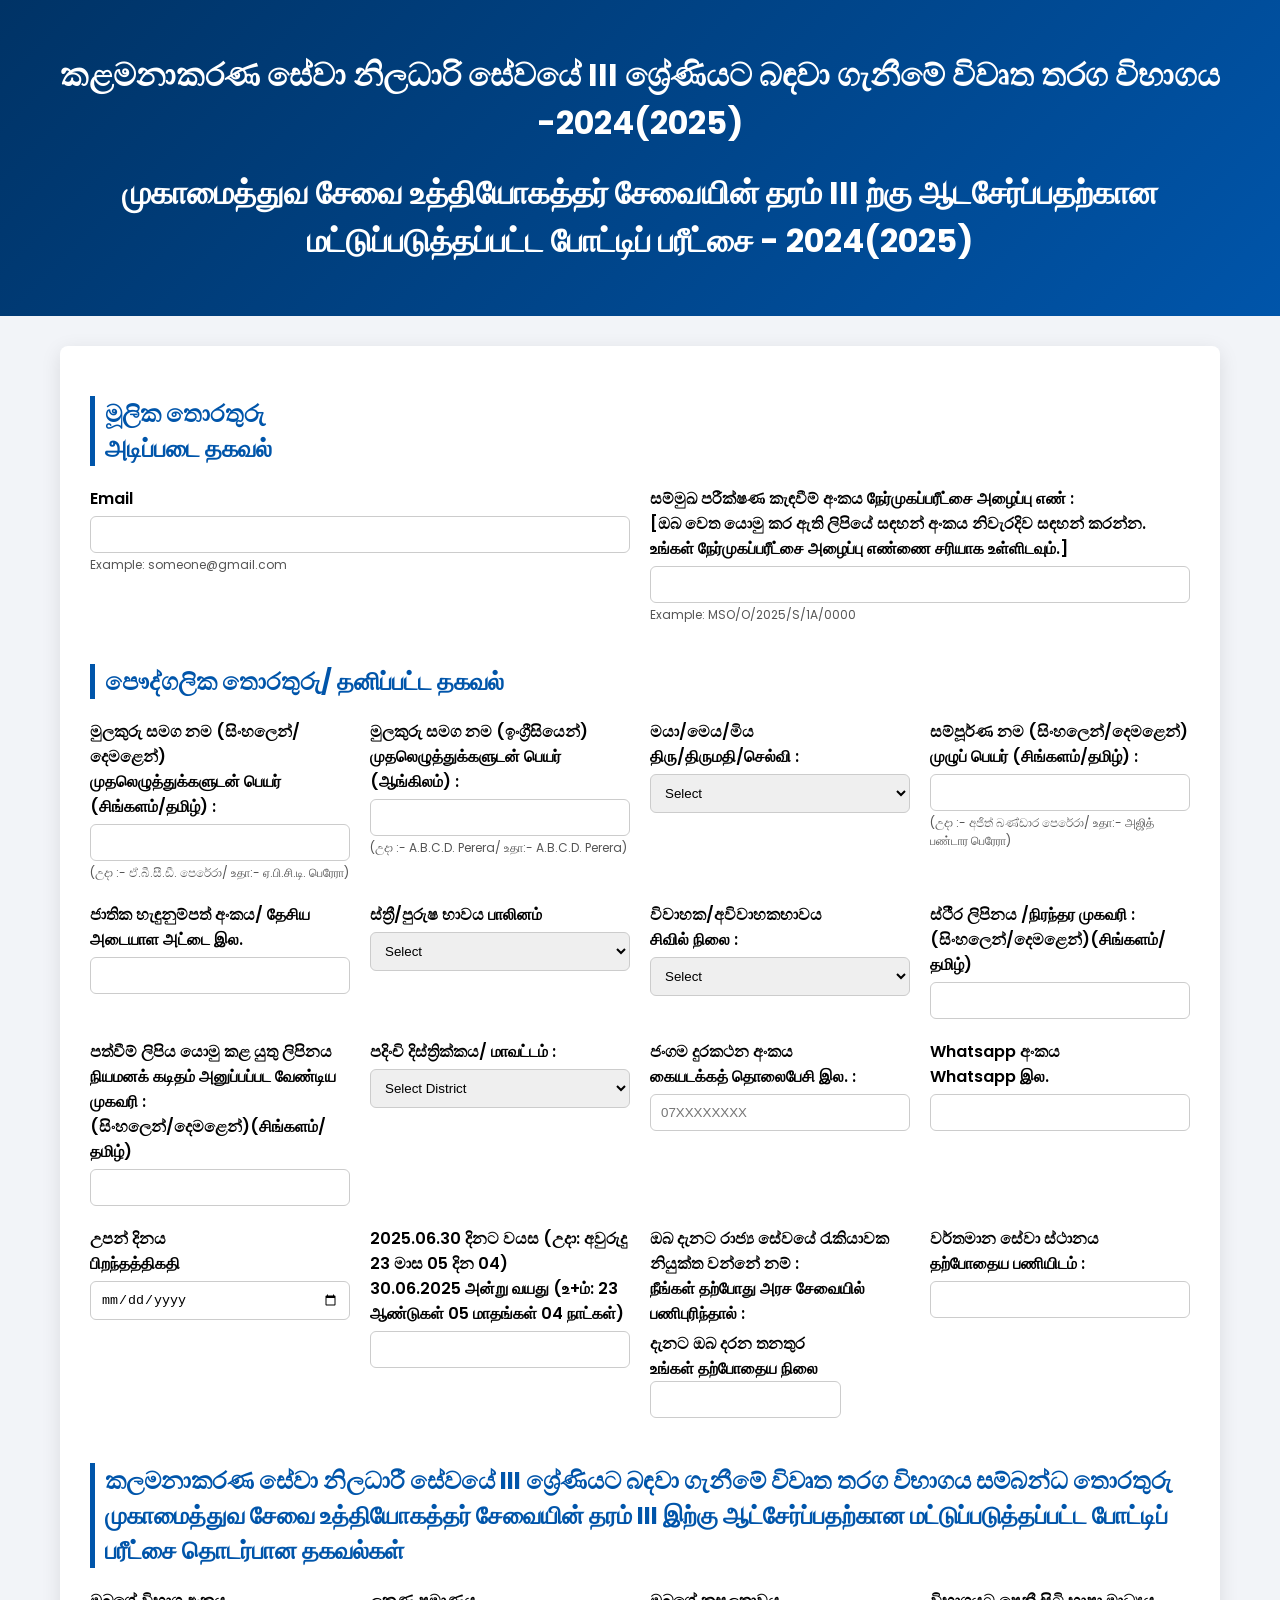
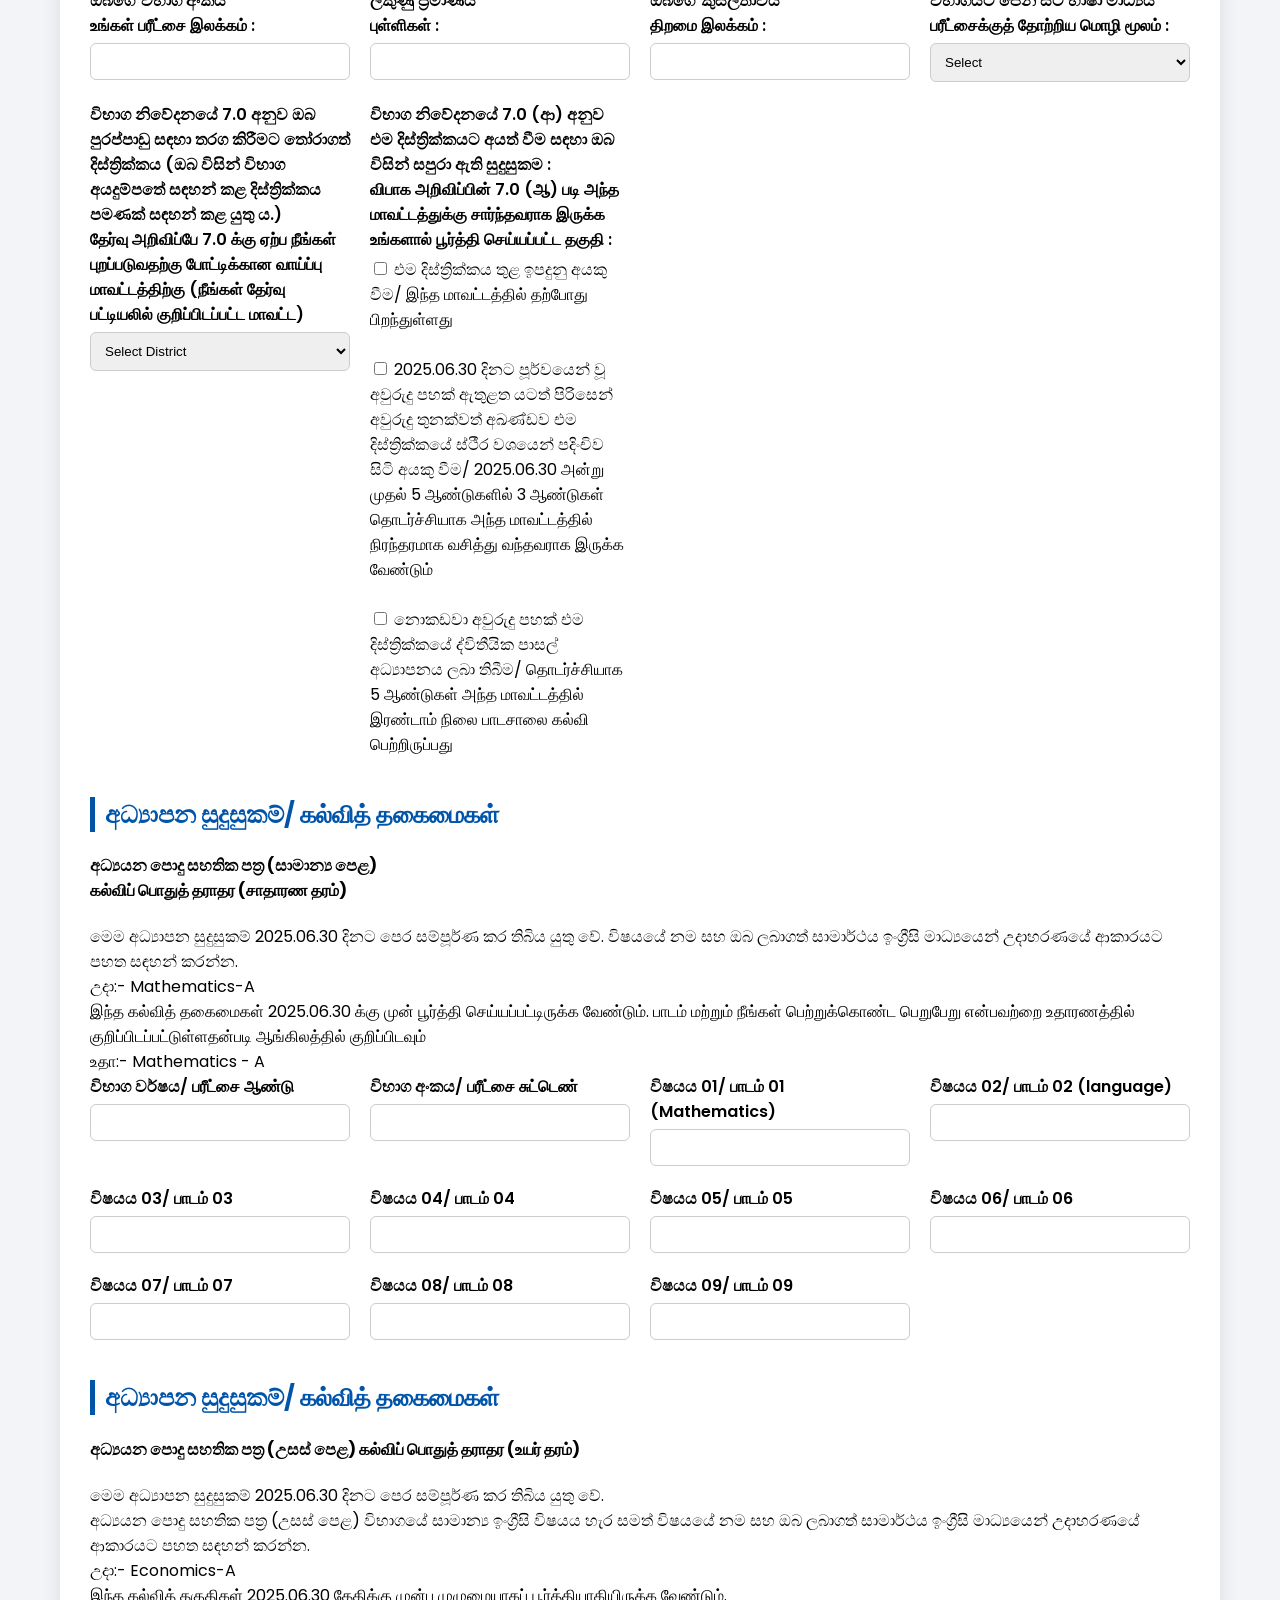
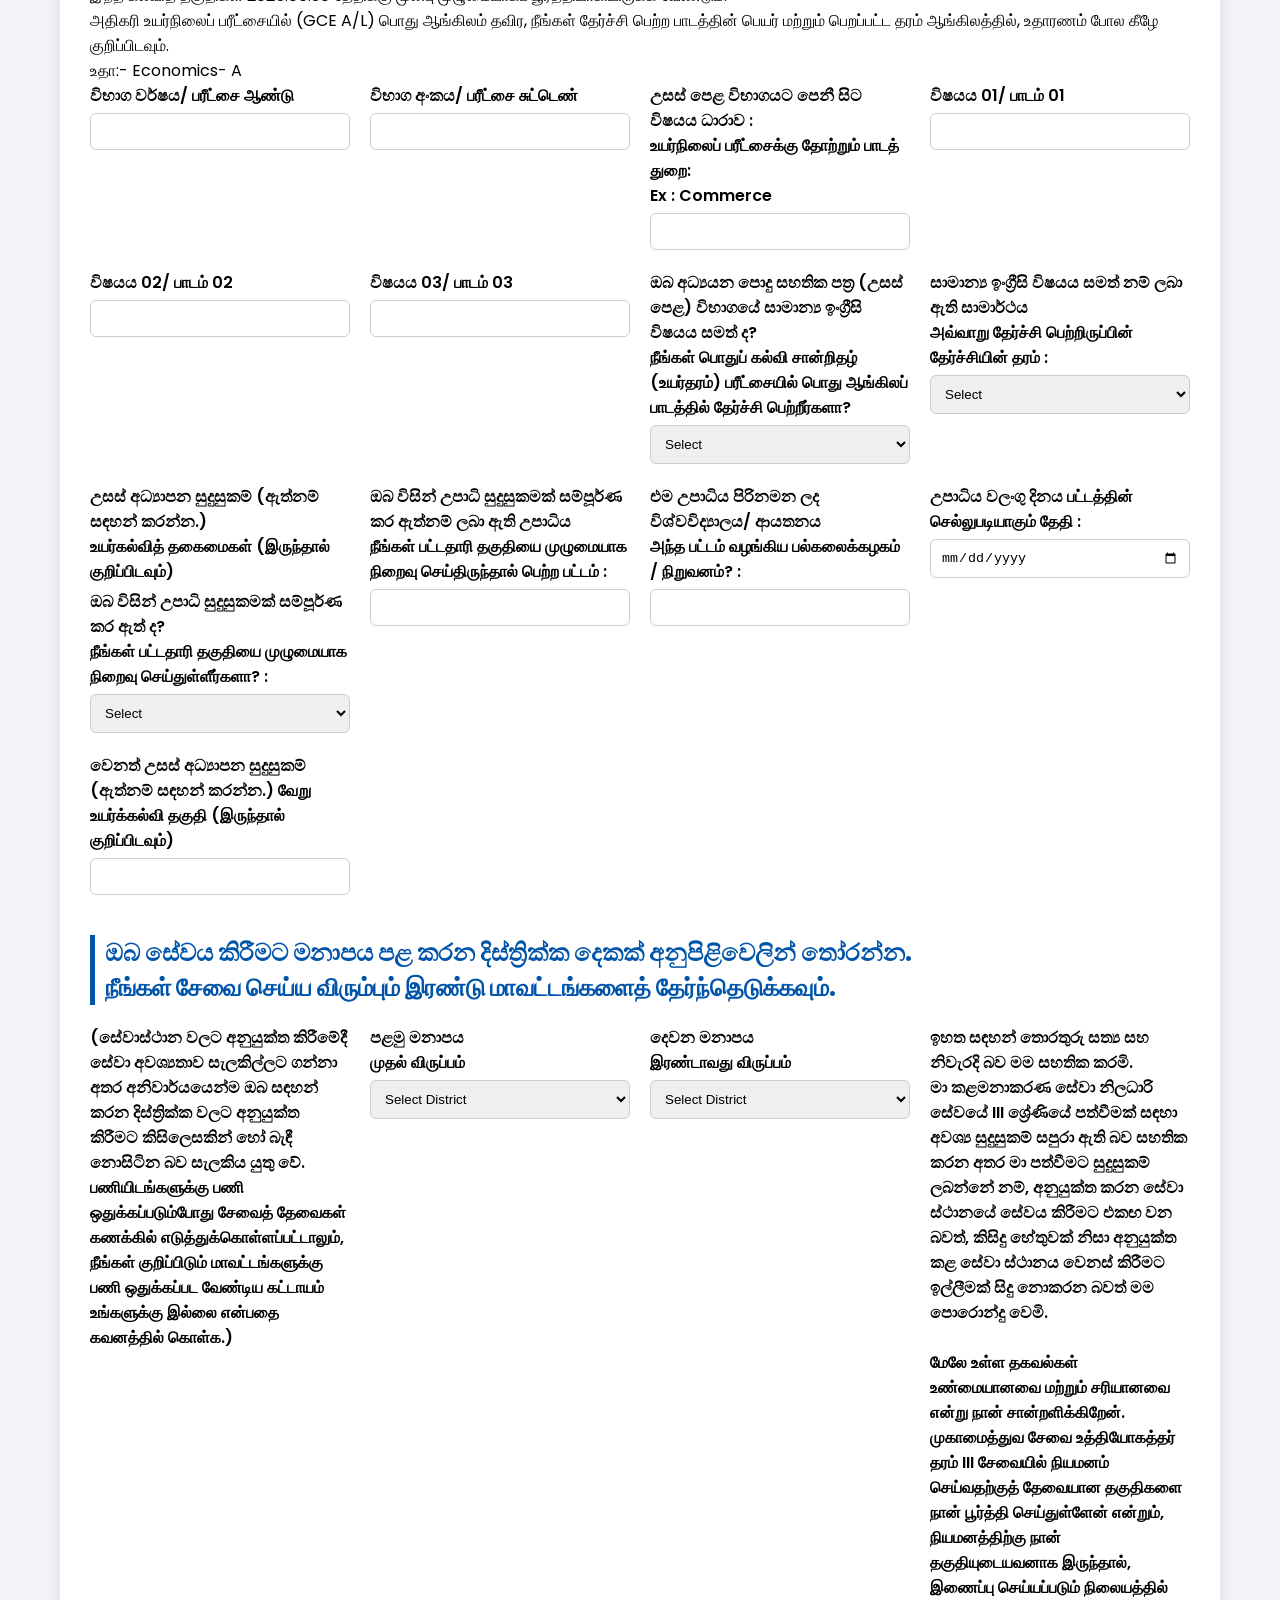
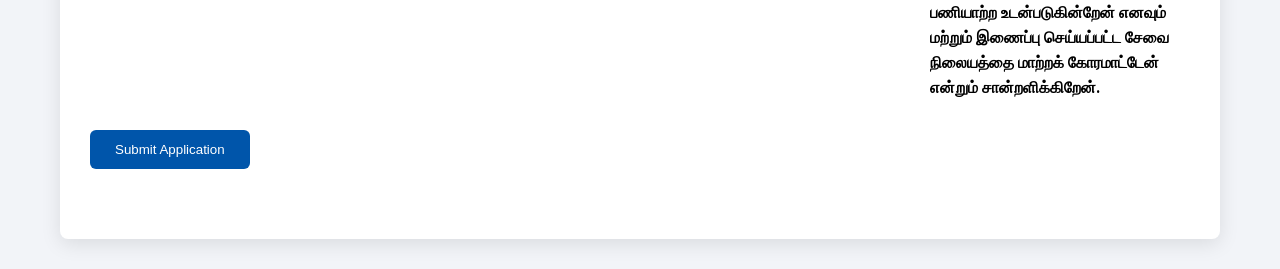
==== commit a2fe58ad: "update" ====
--- a/index.html
+++ b/index.html
@@ -109,19 +109,19 @@
                     <div class="field">
                         <label>ස්ථීර ලිපිනය /நிரந்தர முகவரி :
                             <br />(සිංහලෙන්/දෙමළෙන්)(சிங்களம்/தமிழ்)</label>
-                        <input name="PermanantAddress" required />
+                        <input name="permanantAddress" required />
                     </div>
 
                     <div class="field">
                         <label>පත්වීම් ලිපිය යොමු කළ යුතු ලිපිනය <br />
                             நியமனக் கடிதம் அனுப்பப்பட வேண்டிய முகவரி :
                             <br />(සිංහලෙන්/දෙමළෙන්)(சிங்களம்/தமிழ்)</label>
-                        <input name="AppointmentSendAddress" required />
+                        <input name="appointmentSendAddress" required />
                     </div>
 
                     <div class="field">
                         <label>පදිංචි දිස්ත්‍රික්කය/ மாவட்டம் :</label>
-                        <select name="ResidentialDistrict" required>
+                        <select name="residentialDistrict" required>
                             <option value="">Select District</option>
                             <option>කොළඹ / கொழும்பு</option>
                             <option>ගාම්පහ / காம்பா</option>
@@ -181,13 +181,13 @@
                             நீங்கள் தற்போது அரச சேவையில் பணிபுரிந்தால் :</label>
                         <label>දැනට ඔබ දරන තනතුර<br>
                             உங்கள் தற்போதைய நிலை
-                    </div>
-                    <input name="CurrentPosition" />
+                            <input name="currentPosition" />
+                    </div>
 
                     <div class="field">
                         <label>වර්තමාන සේවා ස්ථානය <br>
                             தற்போதைய பணியிடம் :</label>
-                        <input name="WorkPlace" />
+                        <input name="workPlace" />
                     </div>
                 </div>
             </div>
@@ -201,25 +201,25 @@
                 <div class="grid">
                     <div class="field">
                         <label>ඔබගේ විභාග අංකය <br> உங்கள் பரீட்சை இலக்கம் :</label>
-                        <input name="MSOExamAddmissionNumber" required />
+                        <input name="mSOExamAddmissionNumber" required />
                     </div>
 
                     <div class="field">
                         <label>ලකුණු ප්‍රමාණය <br>
                             புள்ளிகள் :</label>
-                        <input name="MSOExamMarks" required />
+                        <input name="mSOExamMarks" required />
                     </div>
 
                     <div class="field">
                         <label>ඔබගේ කුසලතාවය <br>
                             திறமை இலக்கம் :
                         </label>
-                        <input name="MSOExamRank" required />
+                        <input name="mSOExamRank" required />
                     </div>
 
                     <div class="field">
                         <label>විභාගයට පෙනී සිටි භාෂා මාධ්‍යය <br> பரீட்சைக்குத் தோற்றிய மொழி மூலம் : </label>
-                        <select name="MSOExamMedium" required>
+                        <select name="mSOExamMedium" required>
                             <option value="">Select</option>
                             <option>සිංහල/ சிங்களம்</option>
                             <option>දෙමළ/ தமிழ்</option>
@@ -232,7 +232,7 @@
                             විභාග අයදුම්පතේ සඳහන් කළ දිස්ත්‍රික්කය පමණක් සඳහන් කළ යුතු ය.)
                             <br>தேர்வு அறிவிப்பே 7.0 க்கு ஏற்ப நீங்கள் புறப்படுவதற்கு போட்டிக்கான வாய்ப்பு
                             மாவட்டத்திற்கு (நீங்கள் தேர்வு பட்டியலில் குறிப்பிடப்பட்ட மாவட்ட)</label>
-                        <select name="ExamDistrict" required>
+                        <select name="examDistrict" required>
                             <option value="">Select District</option>
                             <option>කොළඹ / கொழும்பு</option>
                             <option>ගාම්පහ / காம்பா</option>
@@ -267,14 +267,14 @@
                             :
                             <br>விபாக அறிவிப்பின் 7.0 (ஆ) படி அந்த மாவட்டத்துக்கு சார்ந்தவராக இருக்க உங்களால் பூர்த்தி
                             செய்யப்பட்ட தகுதி :</label>
-                        <div><input type="checkbox" name="SelectedDistricts" value="ByBirth" /> එම දිස්ත්‍රික්කය තුළ
+                        <div><input type="checkbox" name="selectedDistricts" value="ByBirth" /> එම දිස්ත්‍රික්කය තුළ
                             ඉපදුනු අයකු වීම/ இந்த மாவட்டத்தில் தற்போது பிறந்துள்ளது</div>
                         <br>
-                        <div><input type="checkbox" name="SelectedDistricts" value="PermanentResidence" /> 2025.06.30
+                        <div><input type="checkbox" name="selectedDistricts" value="PermanentResidence" /> 2025.06.30
                             දිනට පූර්වයෙන් වූ අවුරුදු පහක් ඇතුළත යටත් පිරිසෙන් අවුරුදු තුනක්වත් අඛණ්ඩව එම දිස්ත්‍රික්කයේ
                             ස්ථීර වශයෙන් පදිංචිව සිටි අයකු වීම/ 2025.06.30 அன்று முதல் 5 ஆண்டுகளில் 3 ஆண்டுகள்
                             தொடர்ச்சியாக அந்த மாவட்டத்தில் நிரந்தரமாக வசித்து வந்தவராக இருக்க வேண்டும்</div> <br>
-                        <div><input type="checkbox" name="SelectedDistricts" value="SecondaryEducation" /> නොකඩවා
+                        <div><input type="checkbox" name="selectedDistricts" value="SecondaryEducation" /> නොකඩවා
                             අවුරුදු පහක් එම දිස්ත්‍රික්කයේ ද්විතීයික පාසල් අධ්‍යාපනය ලබා තිබීම/ தொடர்ச்சியாக 5 ஆண்டுகள்
                             அந்த மாவட்டத்தில் இரண்டாம் நிலை பாடசாலை கல்வி பெற்றிருப்பது</div>
                     </div>
@@ -444,7 +444,7 @@
                         <label>පළමු මනාපය
                             <br> முதல் விருப்பம்
                         </label>
-                        <select name="PreferFirstDistrict" required>
+                        <select name="preferFirstDistrict" required>
                             <option value="">Select District</option>
                             <option>කොළඹ / கொழும்பு</option>
                             <option>ගාම්පහ / காம்பா</option>
@@ -477,7 +477,7 @@
                         <label>දෙවන මනාපය
                             <br>இரண்டாவது விருப்பம்
                         </label>
-                        <select name="PreferSecondDistrict" required>
+                        <select name="preferSecondDistrict" required>
                             <option value="">Select District</option>
                             <option>කොළඹ / கொழும்பு</option>
                             <option>ගාම්පහ / காம்பா</option>
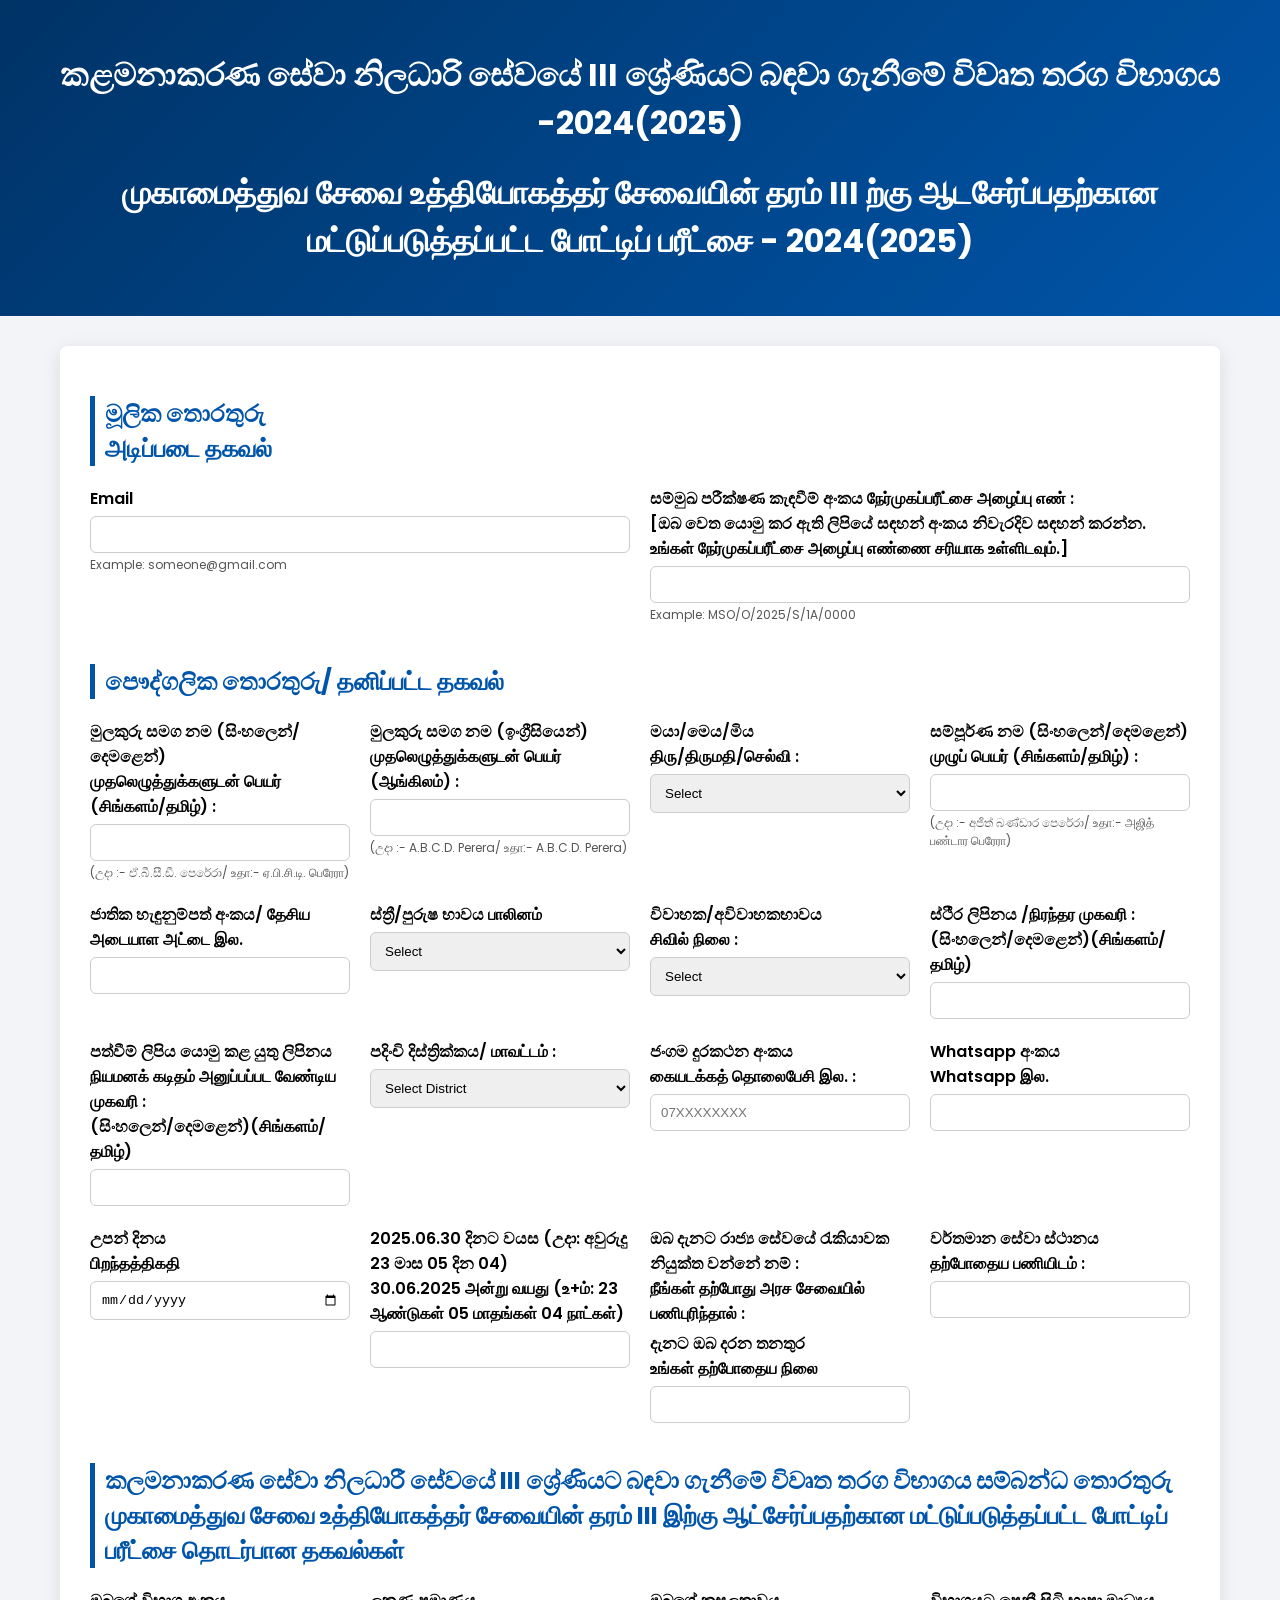
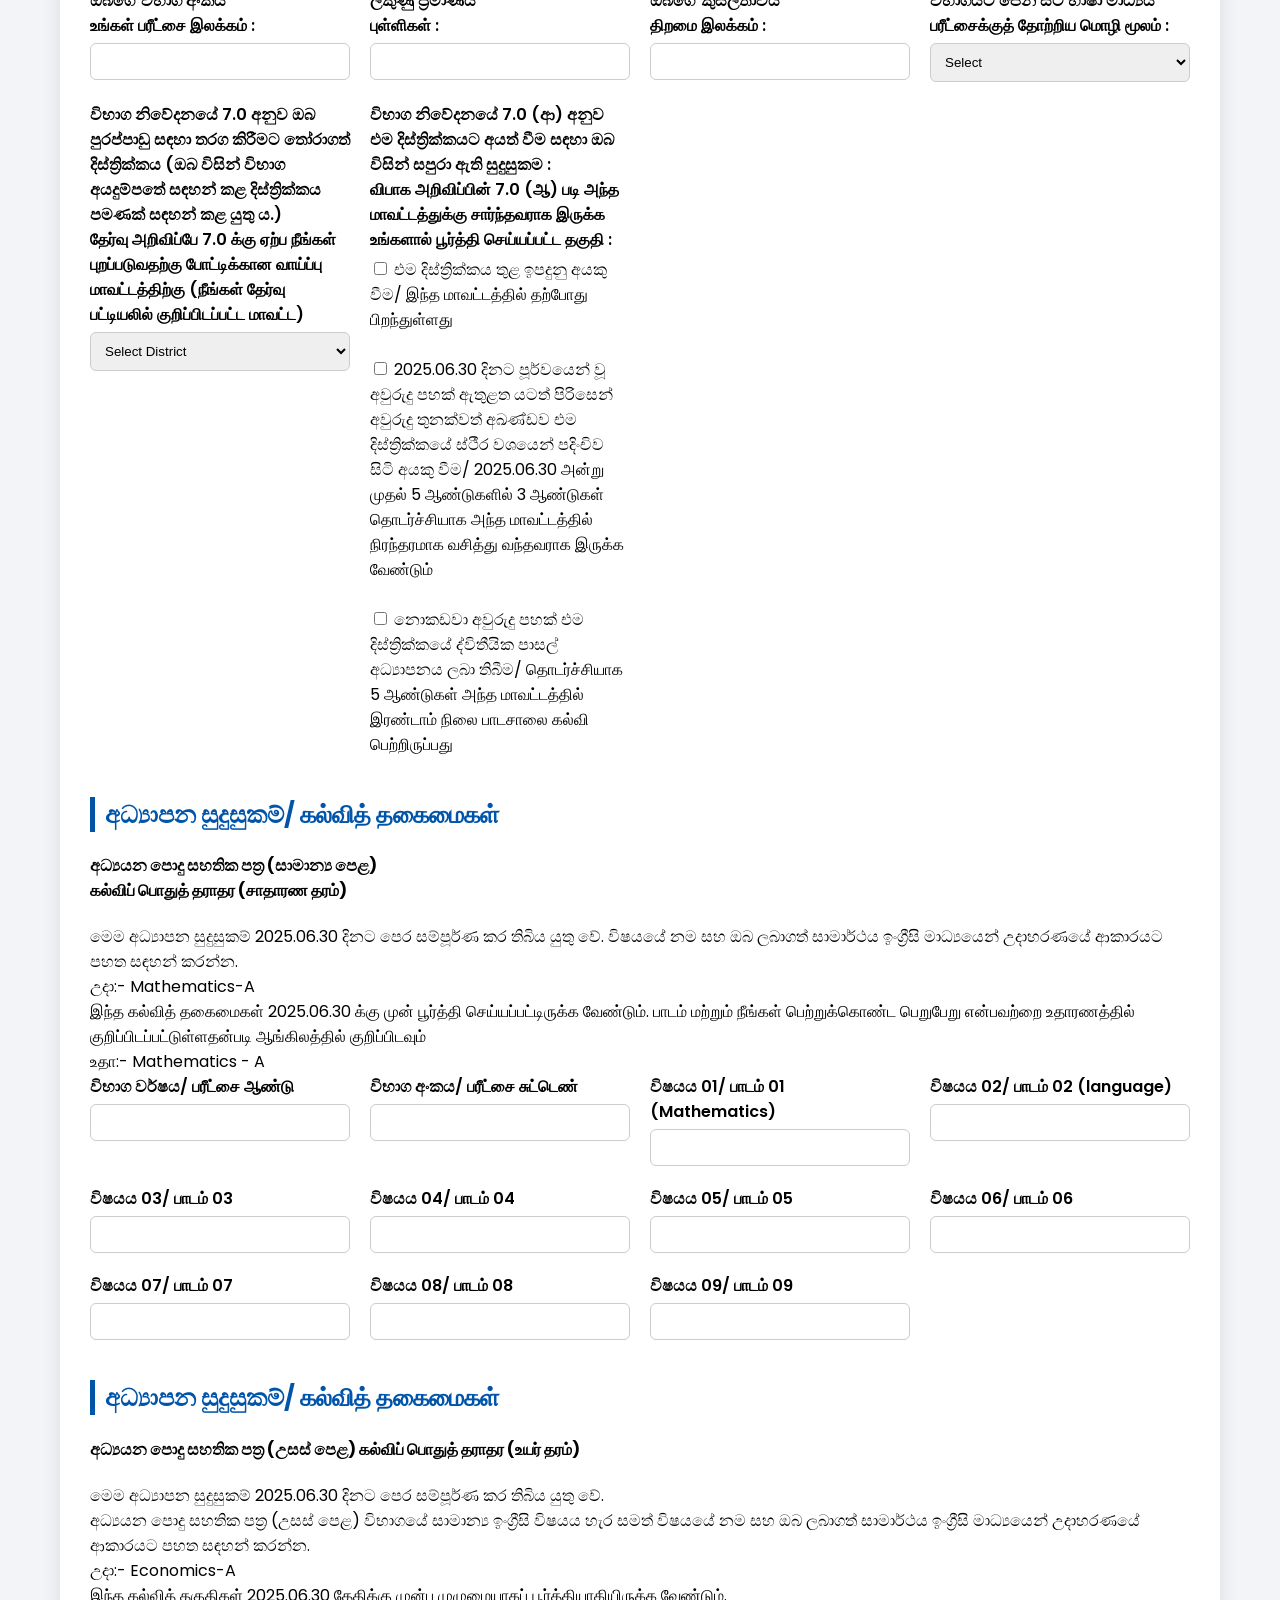
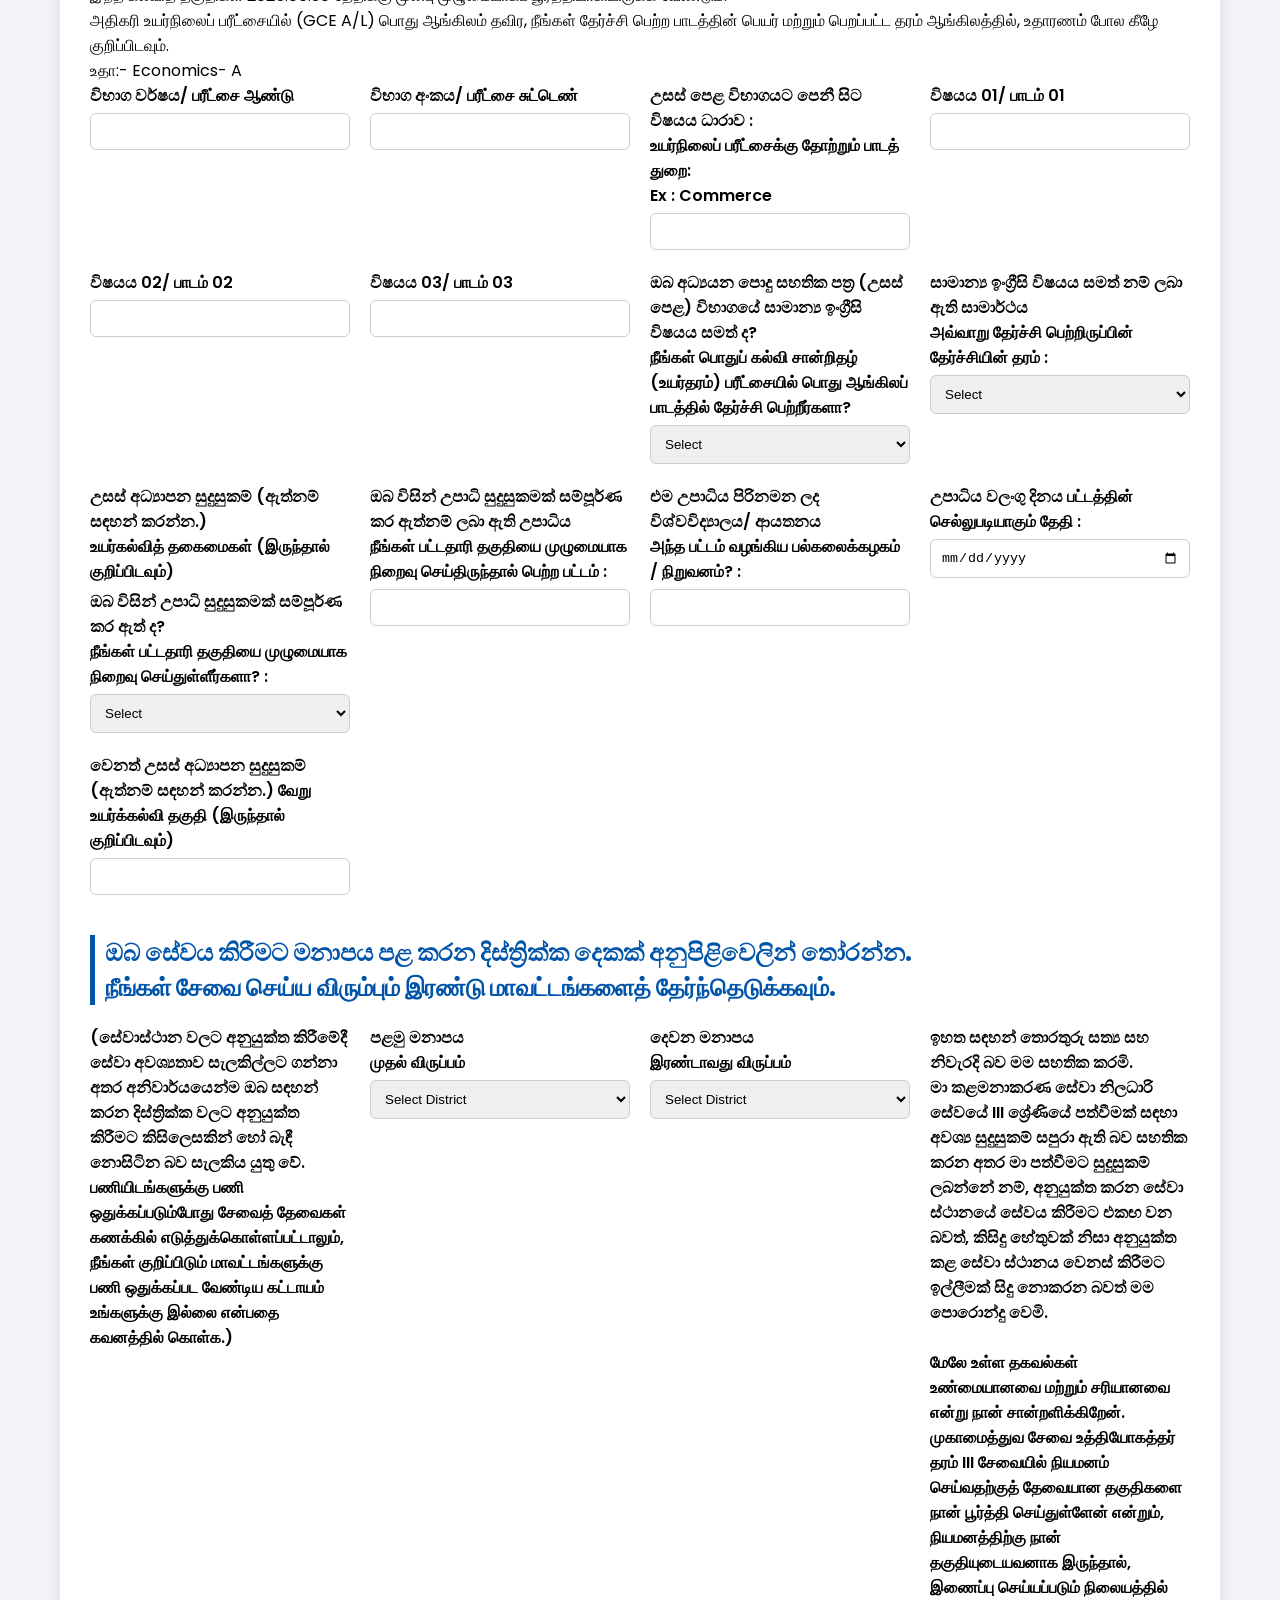
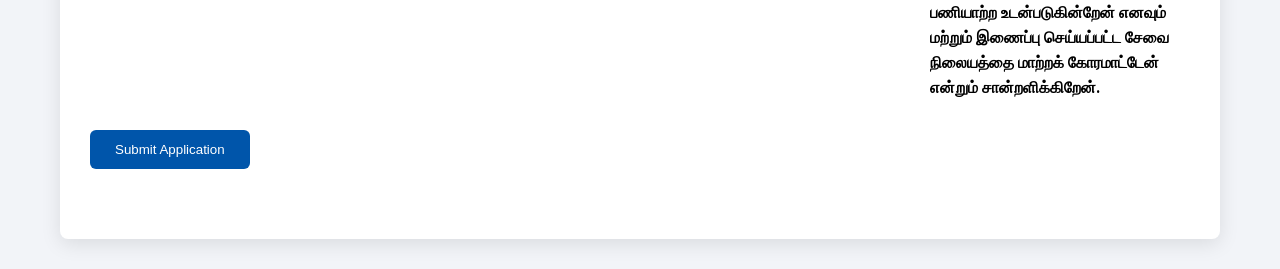
==== commit 83d93a88: "up" ====
--- a/index.html
+++ b/index.html
@@ -180,7 +180,7 @@
                         <label>ඔබ දැනට රාජ්‍ය සේවයේ රැකියාවක නියුක්ත වන්නේ නම් :<br>
                             நீங்கள் தற்போது அரச சேவையில் பணிபுரிந்தால் :</label>
                         <label>දැනට ඔබ දරන තනතුර<br>
-                            உங்கள் தற்போதைய நிலை
+                            உங்கள் தற்போதைய நிலை</label>
                             <input name="currentPosition" />
                     </div>
 
